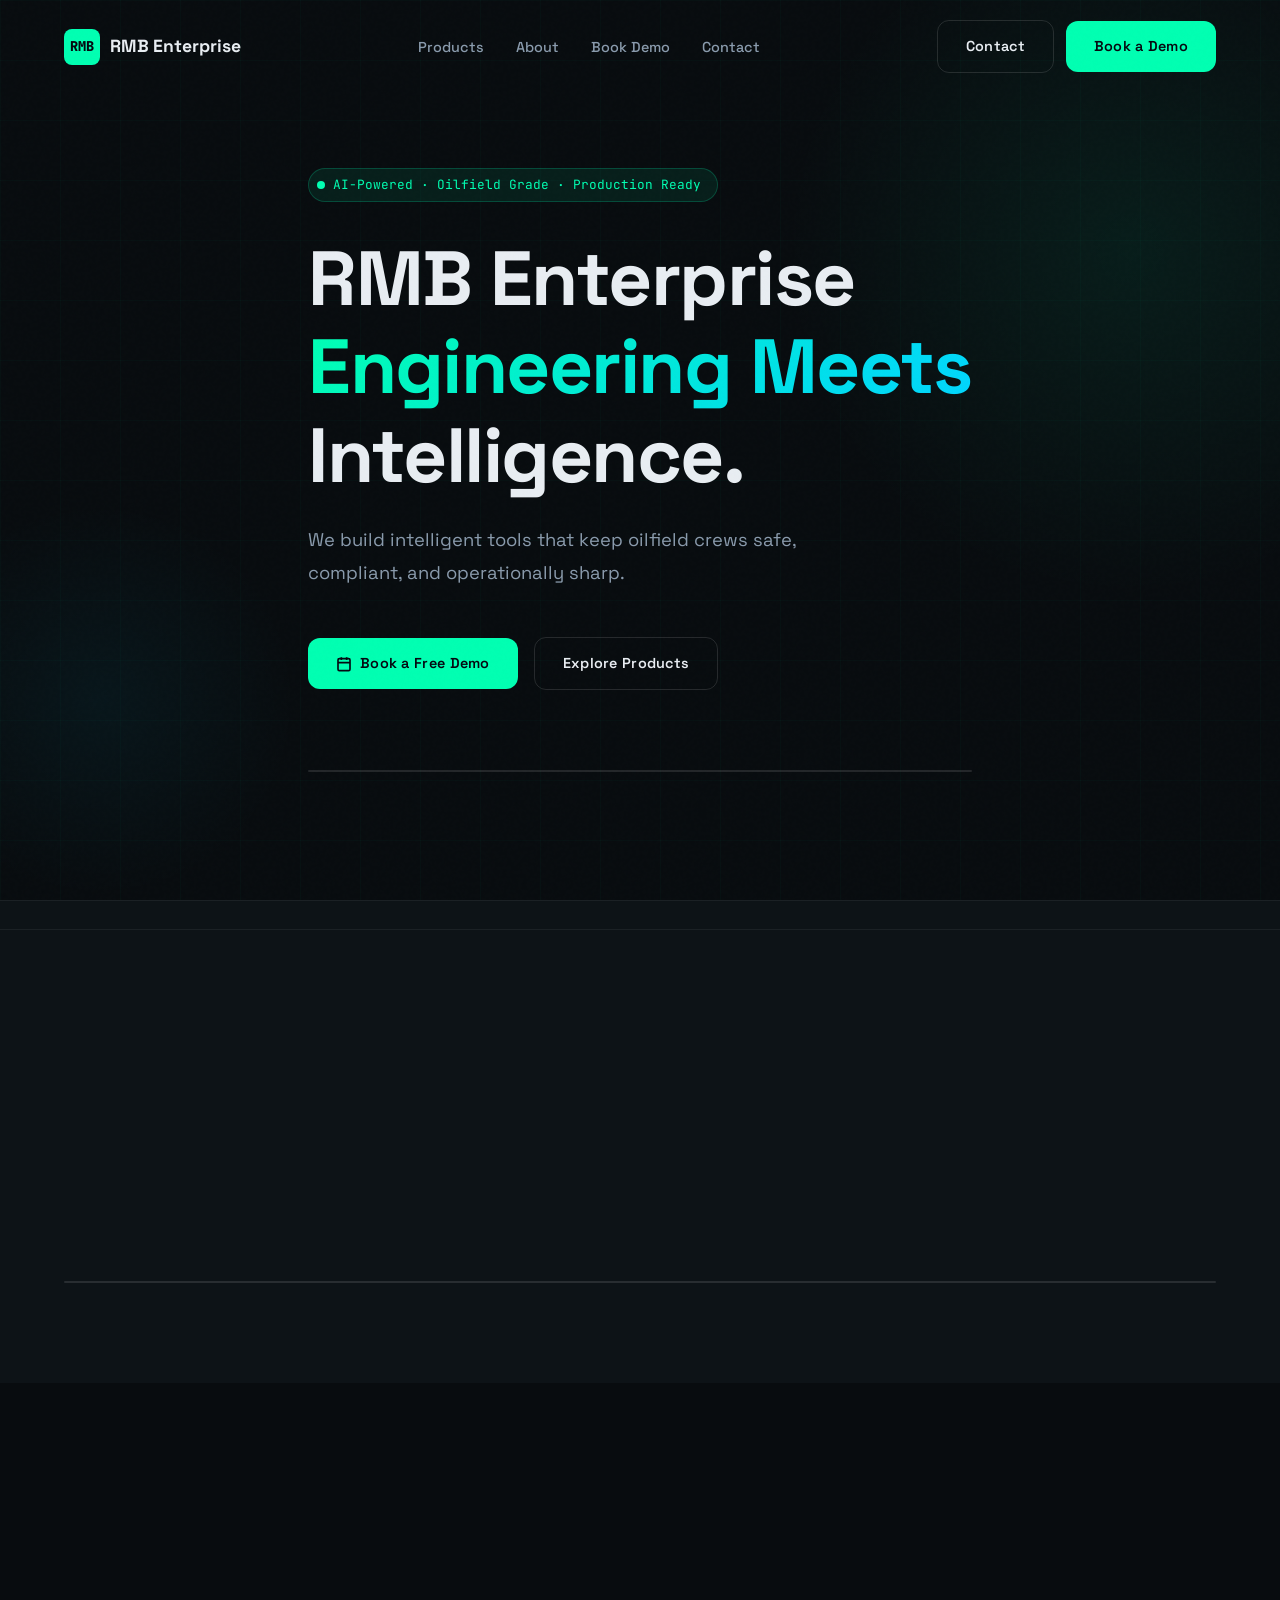
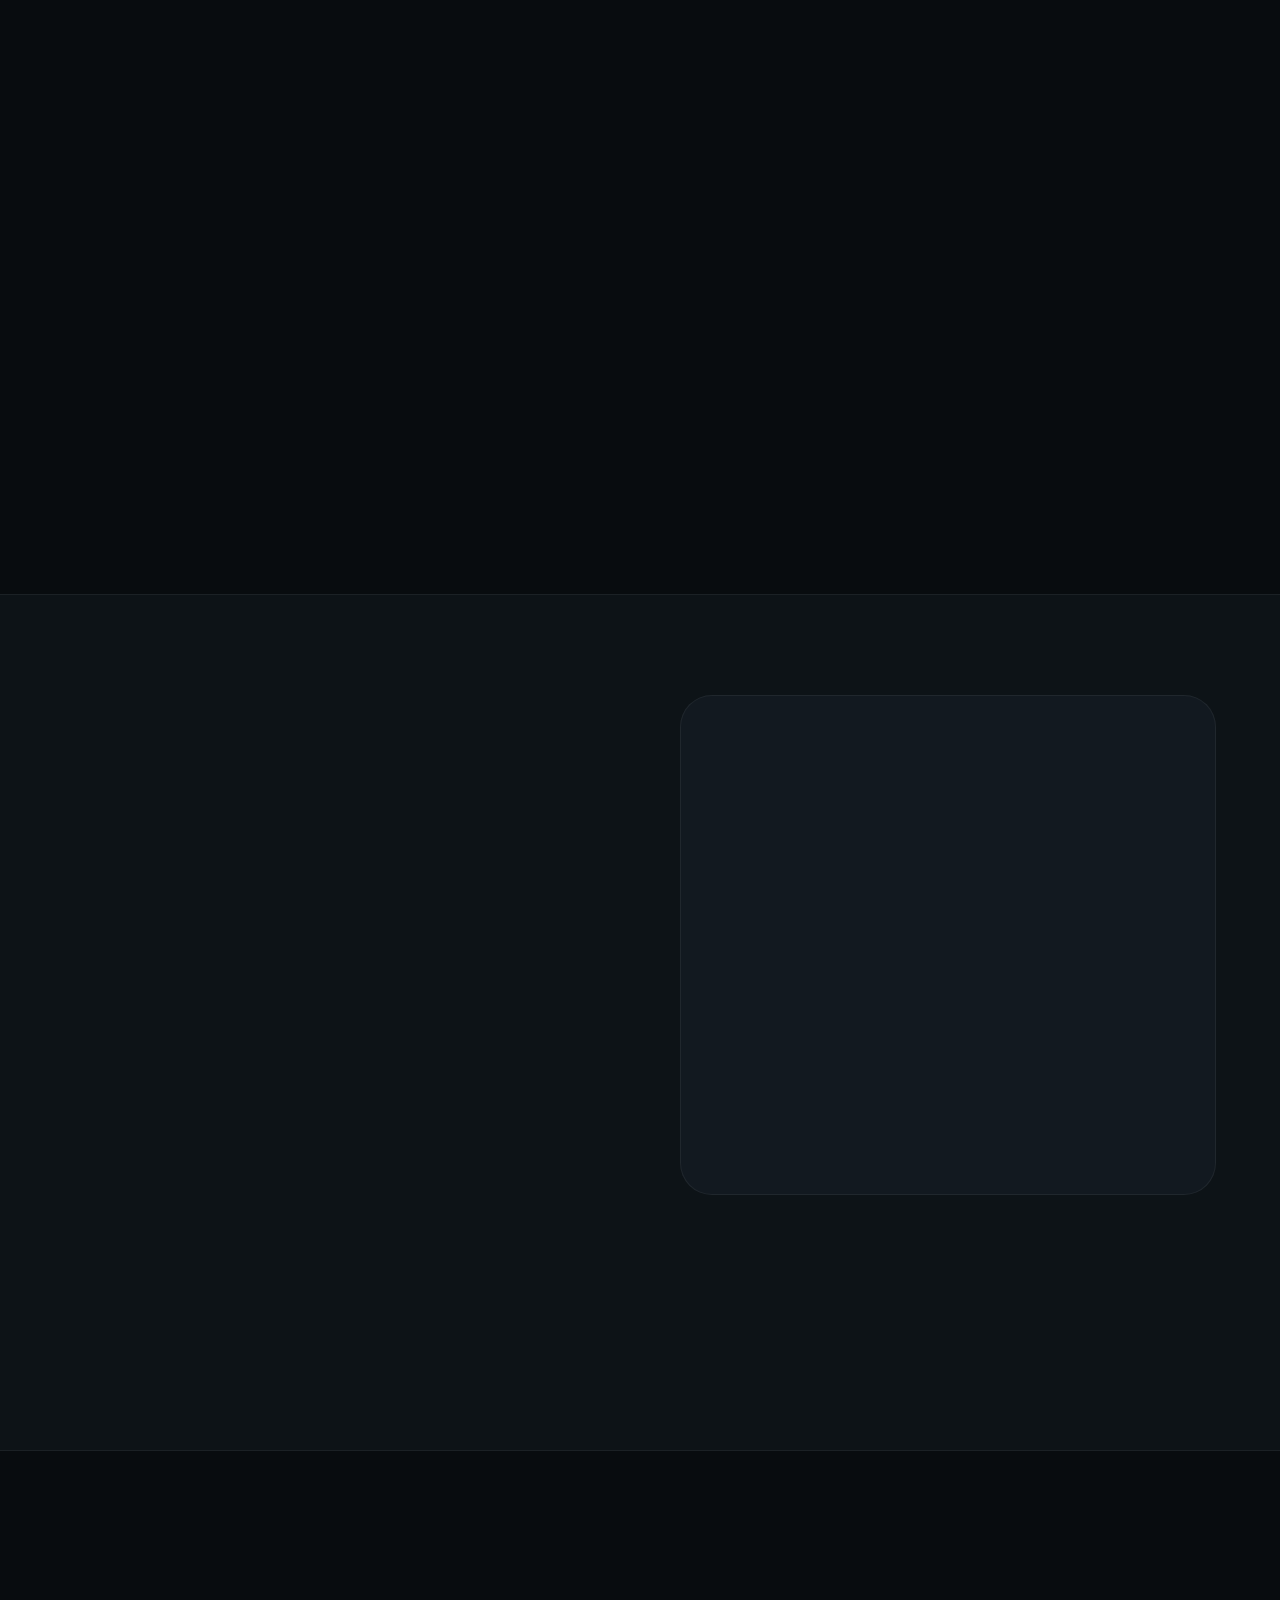
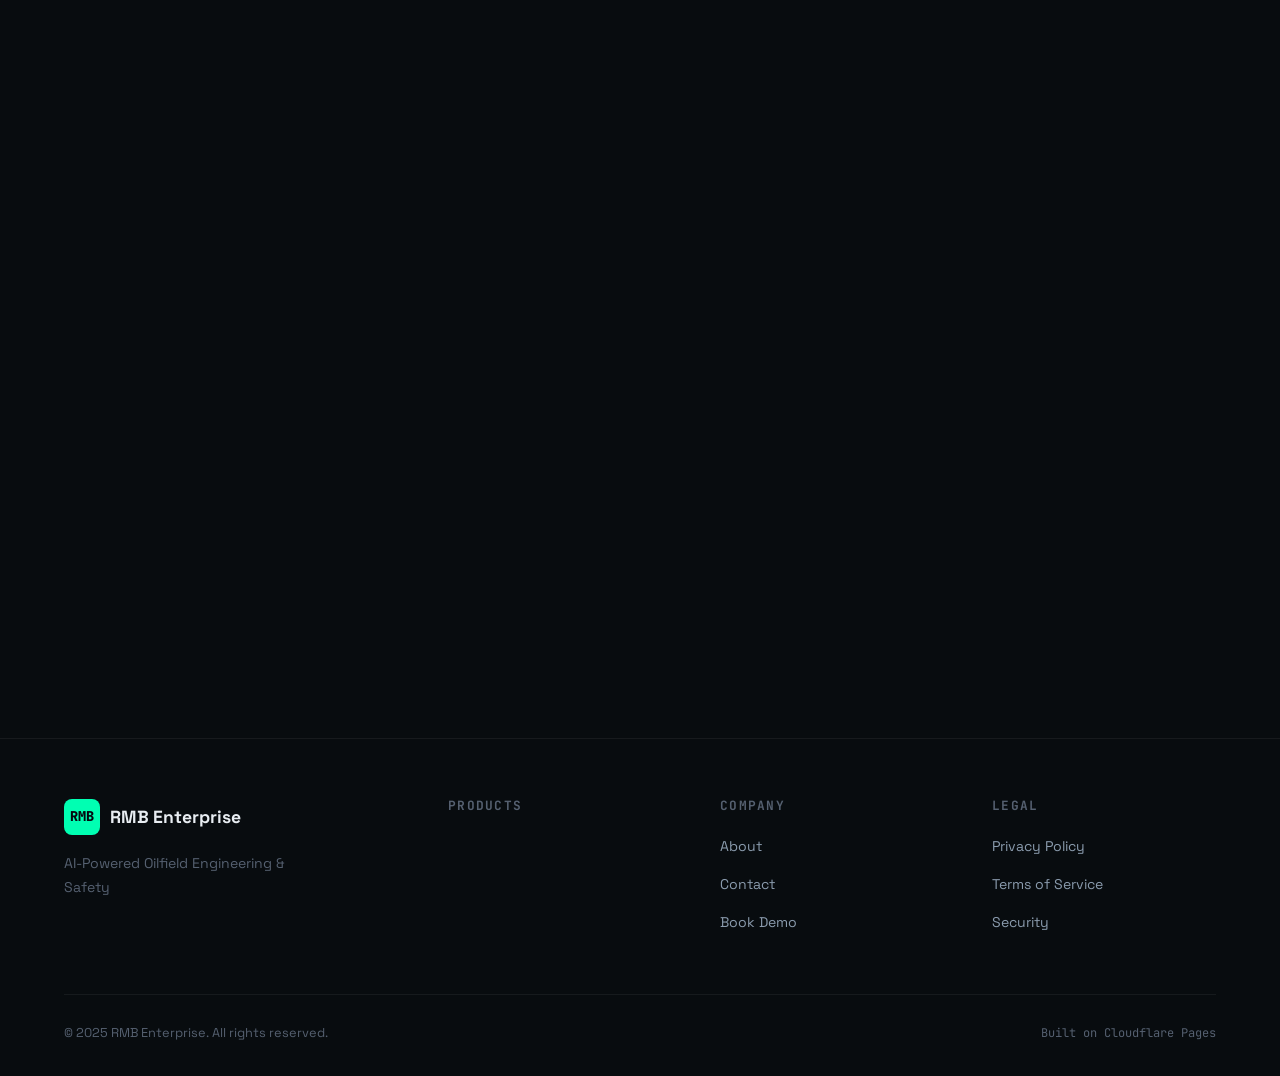
==== index.html @ 6af3aab4 "initial site launch" ====
<!DOCTYPE html>
<html lang="en">
<head>
  <meta charset="UTF-8"/>
  <meta name="viewport" content="width=device-width, initial-scale=1.0"/>
  <meta name="description" content="RMB Enterprise — AI-Powered Oilfield Engineering & Safety. Well Control Compliance, Crew Awareness, and more."/>
  <meta name="theme-color" content="#080C0F"/>

  <!-- Open Graph -->
  <meta property="og:title"       content="RMB Enterprise"/>
  <meta property="og:description" content="AI-Powered Oilfield Engineering & Safety"/>
  <meta property="og:type"        content="website"/>

  <title>RMB Enterprise</title>

  <link rel="stylesheet" href="css/style.css"/>
  <link rel="preconnect" href="https://fonts.googleapis.com"/>
  <link rel="preconnect" href="https://fonts.gstatic.com" crossorigin/>

  <!-- Config must load before main.js -->
  <script src="js/config.js"></script>
</head>
<body>

<!-- ══════════════════════════════════════════
     NAVBAR
══════════════════════════════════════════ -->
<nav id="navbar">
  <div class="container">
    <div class="nav-inner">

      <a href="#" class="nav-logo">
        <div class="nav-logo-mark">RMB</div>
        <span class="nav-logo-name">RMB Enterprise</span>
      </a>

      <ul class="nav-links">
        <li><a href="#products">Products</a></li>
        <li><a href="#about">About</a></li>
        <li><a href="#demo">Book Demo</a></li>
        <li><a href="#contact">Contact</a></li>
      </ul>

      <div class="nav-cta">
        <a href="#contact" class="btn btn-outline">Contact</a>
        <a href="#demo"    class="btn btn-primary">Book a Demo</a>
      </div>

      <button class="hamburger" id="hamburger" aria-label="Open menu">
        <span></span><span></span><span></span>
      </button>

    </div>
  </div>
</nav>

<!-- Mobile Nav Drawer -->
<div class="mobile-nav" id="mobile-nav">
  <button class="mobile-nav-close" id="mobile-nav-close" aria-label="Close menu">✕</button>
  <a href="#products">Products</a>
  <a href="#about">About</a>
  <a href="#demo">Book Demo</a>
  <a href="#contact">Contact</a>
  <a href="#demo" class="btn btn-primary">Book a Demo</a>
</div>


<!-- ══════════════════════════════════════════
     HERO
══════════════════════════════════════════ -->
<section id="hero">
  <div class="hero-glow"></div>
  <div class="hero-glow2"></div>

  <div class="container">

    <div class="hero-badge">
      <span class="hero-badge-dot"></span>
      AI-Powered · Oilfield Grade · Production Ready
    </div>

    <h1 class="hero-title">
      <span class="hero-company">RMB Enterprise</span>
      <span class="accent">Engineering Meets</span>
      <span>Intelligence.</span>
    </h1>

    <p class="hero-subtitle hero-desc">
      We build intelligent tools that keep oilfield crews safe, compliant, and operationally sharp.
    </p>

    <div class="hero-actions">
      <a href="#demo"     class="btn btn-primary">
        <svg width="16" height="16" viewBox="0 0 24 24" fill="none" stroke="currentColor" stroke-width="2.5"><rect x="3" y="4" width="18" height="18" rx="2" ry="2"/><line x1="16" y1="2" x2="16" y2="6"/><line x1="8" y1="2" x2="8" y2="6"/><line x1="3" y1="10" x2="21" y2="10"/></svg>
        Book a Free Demo
      </a>
      <a href="#products" class="btn btn-outline">Explore Products</a>
    </div>

    <div class="hero-stats" id="hero-stats-wrap">
      <!-- Injected by config.js via main.js -->
    </div>

  </div>
</section>


<!-- ══════════════════════════════════════════
     TICKER
══════════════════════════════════════════ -->
<div class="ticker-wrap">
  <div class="ticker-inner" id="ticker">
    <!-- Injected by main.js -->
  </div>
</div>


<!-- ══════════════════════════════════════════
     PRODUCTS
══════════════════════════════════════════ -->
<section id="products" class="section">
  <div class="container">

    <div class="section-header fade-up">
      <div class="tag">Our Products</div>
      <h2>Tools Built for the <span class="glow-teal">Oilfield</span></h2>
      <p>Each product is engineered for the specific demands of upstream operations — regulatory, technical, and human.</p>
    </div>

    <div class="products-grid" id="products-grid">
      <!-- Injected by main.js from config.js -->
    </div>

  </div>
</section>


<!-- ══════════════════════════════════════════
     ABOUT
══════════════════════════════════════════ -->
<section id="about" class="section">
  <div class="container">

    <div class="about-grid">

      <!-- Visual panel -->
      <div class="about-visual fade-up">
        <div class="about-panel">

          <div class="about-panel-row">
            <div class="about-panel-icon">
              <svg viewBox="0 0 24 24"><path d="M12 22s8-4 8-10V5l-8-3-8 3v7c0 6 8 10 8 10z"/></svg>
            </div>
            <div>
              <h4>Regulatory-First Design</h4>
              <p>Every product is built around the actual regulations your crew must meet.</p>
            </div>
          </div>

          <div class="about-panel-row">
            <div class="about-panel-icon">
              <svg viewBox="0 0 24 24"><circle cx="12" cy="12" r="10"/><polyline points="12 6 12 12 16 14"/></svg>
            </div>
            <div>
              <h4>Real-Time Intelligence</h4>
              <p>AI surfaces gaps and compliance issues before they become incidents.</p>
            </div>
          </div>

          <div class="about-panel-row">
            <div class="about-panel-icon">
              <svg viewBox="0 0 24 24"><path d="M17 21v-2a4 4 0 0 0-4-4H5a4 4 0 0 0-4 4v2"/><circle cx="9" cy="7" r="4"/><path d="M23 21v-2a4 4 0 0 0-3-3.87"/><path d="M16 3.13a4 4 0 0 1 0 7.75"/></svg>
            </div>
            <div>
              <h4>Built for Crews, Not Offices</h4>
              <p>Designed for the field — fast, mobile-ready, offline-capable.</p>
            </div>
          </div>

          <div class="about-panel-row">
            <div class="about-panel-icon">
              <svg viewBox="0 0 24 24"><polyline points="22 12 18 12 15 21 9 3 6 12 2 12"/></svg>
            </div>
            <div>
              <h4>Measurable Outcomes</h4>
              <p>Track compliance rates, crew readiness, and audit results in one view.</p>
            </div>
          </div>

        </div>
      </div>

      <!-- Content -->
      <div class="about-content fade-up">
        <div class="tag">About Us</div>
        <h2>Engineering Safety<br>Through <span class="glow-teal">Intelligence</span></h2>
        <p>
          RMB Enterprise builds AI-powered software for the oil and gas industry — tools that take the manual work out of compliance, assessment, and safety management so your team can focus on what matters.
        </p>
        <ul class="about-points">
          <li><span>⟶</span> Deep domain expertise in well control and HSE regulation</li>
          <li><span>⟶</span> AI that understands oilfield context, not just generic data</li>
          <li><span>⟶</span> Modular platform — one login, multiple specialized apps</li>
          <li><span>⟶</span> Trusted by drilling and well intervention teams</li>
          <li><span>⟶</span> Continuous updates as regulations evolve</li>
        </ul>
        <a href="#demo" class="btn btn-primary">Schedule a Demo</a>
      </div>

    </div>
  </div>
</section>


<!-- ══════════════════════════════════════════
     BOOK A DEMO
══════════════════════════════════════════ -->
<section id="demo" class="section">
  <div class="container">

    <div class="demo-inner">

      <div class="demo-content fade-up">
        <div class="tag">Book a Demo</div>
        <h2>See it Live in <span class="glow-teal">30 Minutes</span></h2>
        <p>
          Schedule a personalized walkthrough with our team. We'll show you exactly how DrillSafe or QuizPro fits your operation.
        </p>

        <ul class="demo-bullets">
          <li>
            <span class="demo-bullet-icon">✓</span>
            <span>Live product walkthrough tailored to your operation type</span>
          </li>
          <li>
            <span class="demo-bullet-icon">✓</span>
            <span>Q&amp;A with an oilfield-experienced engineer</span>
          </li>
          <li>
            <span class="demo-bullet-icon">✓</span>
            <span>Custom ROI estimate based on your crew size</span>
          </li>
          <li>
            <span class="demo-bullet-icon">✓</span>
            <span>No commitment, no sales pressure</span>
          </li>
        </ul>

        <a href="#contact" class="btn btn-outline">
          Or send us a message instead
        </a>
      </div>

      <!-- Calendar embed -->
      <div class="calendly-frame" id="calendly-frame">
        <!-- Injected by main.js -->
      </div>

    </div>
  </div>
</section>


<!-- ══════════════════════════════════════════
     CONTACT
══════════════════════════════════════════ -->
<section id="contact" class="section">
  <div class="container">

    <div class="contact-grid">

      <div class="contact-info fade-up">
        <div class="tag">Contact</div>
        <h2>Let's <span class="glow-teal">Talk</span></h2>
        <p>
          Have questions about our products? Interested in a partnership? Or just want to learn more about how AI can improve oilfield operations?
        </p>

        <div class="contact-links">
          <a href="#" class="contact-link" id="contact-email-link">
            <div class="contact-link-icon">
              <svg viewBox="0 0 24 24"><path d="M4 4h16c1.1 0 2 .9 2 2v12c0 1.1-.9 2-2 2H4c-1.1 0-2-.9-2-2V6c0-1.1.9-2 2-2z"/><polyline points="22,6 12,13 2,6"/></svg>
            </div>
            <span class="contact-email">hello@yourdomain.com</span>
          </a>
          <a href="#" class="contact-link">
            <div class="contact-link-icon">
              <svg viewBox="0 0 24 24"><path d="M22 16.92v3a2 2 0 0 1-2.18 2 19.79 19.79 0 0 1-8.63-3.07A19.5 19.5 0 0 1 4.69 12 19.79 19.79 0 0 1 1.61 3.4 2 2 0 0 1 3.6 1.21h3a2 2 0 0 1 2 1.72c.127.96.361 1.903.7 2.81a2 2 0 0 1-.45 2.11L7.91 8.96a16 16 0 0 0 6 6l.96-.96a2 2 0 0 1 2.11-.45 12.84 12.84 0 0 0 2.81.7A2 2 0 0 1 21.5 16z"/></svg>
            </div>
            <span class="contact-phone">+1 (000) 000-0000</span>
          </a>
          <a href="#" class="contact-link">
            <div class="contact-link-icon">
              <svg viewBox="0 0 24 24"><path d="M21 10c0 7-9 13-9 13s-9-6-9-13a9 9 0 0 1 18 0z"/><circle cx="12" cy="10" r="3"/></svg>
            </div>
            <span class="contact-address">Houston, Texas, USA</span>
          </a>
        </div>
      </div>

      <!-- Form -->
      <div class="contact-form-wrap fade-up">
        <form id="contact-form" novalidate>

          <div class="form-row">
            <div class="form-group">
              <label for="fname">First Name</label>
              <input type="text" id="fname" name="firstName" placeholder="John" required/>
            </div>
            <div class="form-group">
              <label for="lname">Last Name</label>
              <input type="text" id="lname" name="lastName" placeholder="Smith" required/>
            </div>
          </div>

          <div class="form-group">
            <label for="email">Work Email</label>
            <input type="email" id="email" name="email" placeholder="john@yourcompany.com" required/>
          </div>

          <div class="form-group">
            <label for="company">Company</label>
            <input type="text" id="company" name="company" placeholder="Acme Drilling Co."/>
          </div>

          <div class="form-group">
            <label for="product">Interested In</label>
            <select id="product" name="product">
              <option value="">Select a product…</option>
              <option value="drillsafe">DrillSafe — Well Control Compliance</option>
              <option value="quizpro">QuizPro — Crew Assessment</option>
              <option value="both">Both products</option>
              <option value="other">Other / General Inquiry</option>
            </select>
          </div>

          <div class="form-group">
            <label for="message">Message</label>
            <textarea id="message" name="message" placeholder="Tell us about your operation and what you're looking to solve…"></textarea>
          </div>

          <button type="submit" class="btn btn-primary" id="form-submit" style="width:100%; justify-content:center;">
            Send Message
            <svg width="16" height="16" viewBox="0 0 24 24" fill="none" stroke="currentColor" stroke-width="2.5"><line x1="22" y1="2" x2="11" y2="13"/><polygon points="22 2 15 22 11 13 2 9 22 2"/></svg>
          </button>

          <div id="form-status" class="form-status"></div>

        </form>
      </div>

    </div>
  </div>
</section>


<!-- ══════════════════════════════════════════
     FOOTER
══════════════════════════════════════════ -->
<footer>
  <div class="container">
    <div class="footer-grid">

      <div class="footer-brand">
        <a href="#" class="nav-logo" style="margin-bottom:0">
          <div class="nav-logo-mark">RMB</div>
          <span class="footer-company-name">RMB Enterprise</span>
        </a>
        <p class="footer-tagline">AI-Powered Oilfield Engineering & Safety</p>
      </div>

      <div class="footer-col">
        <h4>Products</h4>
        <ul class="footer-links footer-product-links">
          <!-- Injected by main.js -->
        </ul>
      </div>

      <div class="footer-col">
        <h4>Company</h4>
        <ul class="footer-links">
          <li><a href="#about">About</a></li>
          <li><a href="#contact">Contact</a></li>
          <li><a href="#demo">Book Demo</a></li>
        </ul>
      </div>

      <div class="footer-col">
        <h4>Legal</h4>
        <ul class="footer-links">
          <li><a href="#">Privacy Policy</a></li>
          <li><a href="#">Terms of Service</a></li>
          <li><a href="#">Security</a></li>
        </ul>
      </div>

    </div>

    <div class="footer-bottom">
      <span>&copy; <span class="footer-year">2025</span> <span class="footer-copy-name">RMB Enterprise</span>. All rights reserved.</span>
      <span style="font-family:var(--font-mono); font-size:0.75rem; color:var(--text3)">
        Built on Cloudflare Pages
      </span>
    </div>
  </div>
</footer>


<script src="js/main.js"></script>
</body>
</html>
---- css/style.css ----
/* ============================================================
   RMB ENTERPRISE — MAIN STYLESHEET
   Theme: Dark Industrial Techy | Oil & Gas SaaS
   ============================================================ */

@import url('https://fonts.googleapis.com/css2?family=Space+Grotesk:wght@300;400;500;600;700&family=JetBrains+Mono:wght@400;500&display=swap');

/* ── RESET & ROOT ─────────────────────────────────────────── */
*, *::before, *::after { box-sizing: border-box; margin: 0; padding: 0; }

:root {
  --bg:         #080C0F;
  --bg2:        #0D1317;
  --bg3:        #121920;
  --bg4:        #1A2530;
  --border:     rgba(255,255,255,0.06);
  --border2:    rgba(255,255,255,0.12);

  --teal:       #00FFB2;
  --cyan:       #00D4FF;
  --amber:      #FFB800;
  --red:        #FF4444;

  --text:       #E8EDF2;
  --text2:      #8A9BAD;
  --text3:      #556070;

  --font-sans:  'Space Grotesk', sans-serif;
  --font-mono:  'JetBrains Mono', monospace;

  --radius-sm:  6px;
  --radius-md:  12px;
  --radius-lg:  20px;
  --radius-xl:  32px;

  --shadow:     0 0 40px rgba(0,255,178,0.04);
  --transition: 0.25s cubic-bezier(0.4, 0, 0.2, 1);
}

html { scroll-behavior: smooth; font-size: 16px; }

body {
  font-family: var(--font-sans);
  background: var(--bg);
  color: var(--text);
  line-height: 1.6;
  overflow-x: hidden;
}

/* ── SCROLLBAR ────────────────────────────────────────────── */
::-webkit-scrollbar { width: 4px; }
::-webkit-scrollbar-track { background: var(--bg2); }
::-webkit-scrollbar-thumb { background: var(--teal); border-radius: 2px; }

/* ── NOISE TEXTURE OVERLAY ───────────────────────────────── */
body::before {
  content: '';
  position: fixed; inset: 0;
  background-image: url("data:image/svg+xml,%3Csvg viewBox='0 0 256 256' xmlns='http://www.w3.org/2000/svg'%3E%3Cfilter id='n'%3E%3CfeTurbulence type='fractalNoise' baseFrequency='0.9' numOctaves='4' stitchTiles='stitch'/%3E%3C/filter%3E%3Crect width='100%25' height='100%25' filter='url(%23n)' opacity='0.03'/%3E%3C/svg%3E");
  pointer-events: none; z-index: 9999; opacity: 0.4;
}

/* ── GRID BACKGROUND ─────────────────────────────────────── */
body::after {
  content: '';
  position: fixed; inset: 0;
  background-image:
    linear-gradient(rgba(0,255,178,0.025) 1px, transparent 1px),
    linear-gradient(90deg, rgba(0,255,178,0.025) 1px, transparent 1px);
  background-size: 60px 60px;
  pointer-events: none; z-index: 0;
}

/* ── TYPOGRAPHY ──────────────────────────────────────────── */
h1, h2, h3, h4 { line-height: 1.15; font-weight: 700; letter-spacing: -0.02em; }
h1 { font-size: clamp(2.8rem, 6vw, 5.5rem); }
h2 { font-size: clamp(2rem, 4vw, 3rem); }
h3 { font-size: 1.4rem; }
p  { color: var(--text2); line-height: 1.75; }

.mono { font-family: var(--font-mono); font-size: 0.85em; }

/* ── UTILITY ─────────────────────────────────────────────── */
.container { max-width: 1200px; margin: 0 auto; padding: 0 24px; position: relative; z-index: 1; }
.section    { padding: 100px 0; }
.section-sm { padding: 60px 0; }

.tag {
  display: inline-block;
  font-family: var(--font-mono);
  font-size: 0.7rem;
  letter-spacing: 0.12em;
  text-transform: uppercase;
  padding: 4px 12px;
  border: 1px solid var(--teal);
  color: var(--teal);
  border-radius: var(--radius-sm);
  margin-bottom: 20px;
}

.glow-teal { color: var(--teal); text-shadow: 0 0 30px rgba(0,255,178,0.4); }
.glow-cyan { color: var(--cyan); text-shadow: 0 0 30px rgba(0,212,255,0.4); }

/* ── BUTTONS ─────────────────────────────────────────────── */
.btn {
  display: inline-flex; align-items: center; gap: 8px;
  padding: 14px 28px;
  font-family: var(--font-sans);
  font-size: 0.9rem; font-weight: 600;
  border-radius: var(--radius-md);
  cursor: pointer; border: none;
  text-decoration: none;
  transition: var(--transition);
  letter-spacing: 0.02em;
  position: relative; overflow: hidden;
}

.btn-primary {
  background: var(--teal);
  color: #050810;
}
.btn-primary::before {
  content: '';
  position: absolute; inset: 0;
  background: linear-gradient(135deg, rgba(255,255,255,0.2), transparent);
  opacity: 0; transition: var(--transition);
}
.btn-primary:hover { transform: translateY(-2px); box-shadow: 0 8px 30px rgba(0,255,178,0.35); }
.btn-primary:hover::before { opacity: 1; }

.btn-outline {
  background: transparent;
  color: var(--text);
  border: 1px solid var(--border2);
}
.btn-outline:hover {
  border-color: var(--teal); color: var(--teal);
  box-shadow: 0 0 20px rgba(0,255,178,0.1);
  transform: translateY(-2px);
}

.btn-ghost { background: transparent; color: var(--teal); padding: 0; border: none; font-weight: 600; }
.btn-ghost:hover { gap: 14px; }
.btn-ghost svg { transition: var(--transition); }
.btn-ghost:hover svg { transform: translateX(4px); }

/* ── NAVIGATION ──────────────────────────────────────────── */
#navbar {
  position: fixed; top: 0; left: 0; right: 0;
  z-index: 1000;
  padding: 20px 0;
  transition: var(--transition);
}
#navbar.scrolled {
  background: rgba(8,12,15,0.92);
  backdrop-filter: blur(20px);
  border-bottom: 1px solid var(--border);
  padding: 14px 0;
}

.nav-inner {
  display: flex; align-items: center; justify-content: space-between;
}

.nav-logo {
  display: flex; align-items: center; gap: 10px;
  text-decoration: none; color: var(--text);
  font-size: 1.1rem; font-weight: 700;
}
.nav-logo-mark {
  width: 36px; height: 36px;
  background: var(--teal);
  border-radius: 8px;
  display: flex; align-items: center; justify-content: center;
  font-weight: 800; font-size: 0.85rem; color: #050810;
  font-family: var(--font-mono);
}

.nav-links {
  display: flex; align-items: center; gap: 32px;
  list-style: none;
}
.nav-links a {
  color: var(--text2); text-decoration: none;
  font-size: 0.9rem; font-weight: 500;
  transition: color var(--transition);
}
.nav-links a:hover { color: var(--teal); }

.nav-cta { display: flex; align-items: center; gap: 12px; }

.hamburger {
  display: none;
  flex-direction: column; gap: 5px;
  cursor: pointer; background: none; border: none; padding: 4px;
}
.hamburger span {
  display: block; width: 24px; height: 2px;
  background: var(--text); border-radius: 2px;
  transition: var(--transition);
}

/* ── HERO ────────────────────────────────────────────────── */
#hero {
  min-height: 100vh;
  display: flex; align-items: center;
  padding: 120px 0 80px;
  position: relative;
}

.hero-glow {
  position: absolute;
  width: 700px; height: 700px;
  background: radial-gradient(circle, rgba(0,255,178,0.07) 0%, transparent 70%);
  top: -100px; right: -200px;
  pointer-events: none;
}
.hero-glow2 {
  position: absolute;
  width: 400px; height: 400px;
  background: radial-gradient(circle, rgba(0,212,255,0.05) 0%, transparent 70%);
  bottom: 0; left: -100px;
  pointer-events: none;
}

.hero-badge {
  display: inline-flex; align-items: center; gap: 8px;
  background: rgba(0,255,178,0.08);
  border: 1px solid rgba(0,255,178,0.2);
  border-radius: 100px;
  padding: 6px 16px 6px 8px;
  margin-bottom: 32px;
  font-size: 0.8rem; color: var(--teal);
  font-family: var(--font-mono);
}
.hero-badge-dot {
  width: 8px; height: 8px; border-radius: 50%;
  background: var(--teal);
  animation: pulse 2s ease-in-out infinite;
}

@keyframes pulse {
  0%,100% { box-shadow: 0 0 0 0 rgba(0,255,178,0.4); }
  50% { box-shadow: 0 0 0 6px rgba(0,255,178,0); }
}

.hero-title { margin-bottom: 24px; }
.hero-title span { display: block; }
.hero-title .accent {
  background: linear-gradient(135deg, var(--teal), var(--cyan));
  -webkit-background-clip: text;
  -webkit-text-fill-color: transparent;
  background-clip: text;
}

.hero-subtitle {
  font-size: 1.15rem; color: var(--text2);
  max-width: 580px; margin-bottom: 48px;
  line-height: 1.8;
}

.hero-actions { display: flex; align-items: center; gap: 16px; flex-wrap: wrap; margin-bottom: 80px; }

.hero-stats {
  display: grid; grid-template-columns: repeat(4, 1fr);
  gap: 1px;
  background: var(--border);
  border: 1px solid var(--border);
  border-radius: var(--radius-lg);
  overflow: hidden;
}
.hero-stat {
  background: var(--bg2);
  padding: 24px 20px;
  text-align: center;
}
.hero-stat-value {
  font-size: 2rem; font-weight: 700;
  background: linear-gradient(135deg, var(--teal), var(--cyan));
  -webkit-background-clip: text;
  -webkit-text-fill-color: transparent;
  background-clip: text;
  line-height: 1;
  margin-bottom: 6px;
}
.hero-stat-label { font-size: 0.8rem; color: var(--text3); font-family: var(--font-mono); }

/* ── TICKER / MARQUEE ─────────────────────────────────────── */
.ticker-wrap {
  overflow: hidden;
  border-top: 1px solid var(--border);
  border-bottom: 1px solid var(--border);
  background: var(--bg2);
  padding: 14px 0;
}
.ticker-inner {
  display: flex; gap: 60px;
  animation: ticker 30s linear infinite;
  width: max-content;
}
.ticker-item {
  display: flex; align-items: center; gap: 10px;
  font-family: var(--font-mono);
  font-size: 0.75rem;
  color: var(--text3);
  letter-spacing: 0.08em;
  text-transform: uppercase;
  white-space: nowrap;
}
.ticker-dot { width: 4px; height: 4px; border-radius: 50%; background: var(--teal); }
@keyframes ticker { from { transform: translateX(0); } to { transform: translateX(-50%); } }

/* ── PRODUCTS ─────────────────────────────────────────────── */
#products { background: var(--bg2); }

.section-header {
  text-align: center;
  max-width: 700px; margin: 0 auto 72px;
}
.section-header p { font-size: 1.05rem; margin-top: 16px; }

.products-grid {
  display: grid;
  grid-template-columns: repeat(auto-fit, minmax(320px, 1fr));
  gap: 2px;
  background: var(--border);
  border: 1px solid var(--border);
  border-radius: var(--radius-xl);
  overflow: hidden;
}

.product-card {
  background: var(--bg2);
  padding: 48px 40px;
  position: relative;
  transition: var(--transition);
  cursor: pointer;
  text-decoration: none;
  display: block;
  color: var(--text);
}
.product-card::before {
  content: '';
  position: absolute; inset: 0;
  background: linear-gradient(135deg, var(--card-color, var(--teal)), transparent);
  opacity: 0; transition: var(--transition);
}
.product-card:hover { background: var(--bg3); }
.product-card:hover::before { opacity: 0.04; }

.product-card-badge {
  font-family: var(--font-mono);
  font-size: 0.68rem;
  letter-spacing: 0.1em;
  text-transform: uppercase;
  color: var(--card-color, var(--teal));
  margin-bottom: 32px;
  display: flex; align-items: center; gap: 8px;
}
.product-card-badge::before {
  content: '';
  display: block; width: 20px; height: 1px;
  background: var(--card-color, var(--teal));
}

.product-card-icon {
  width: 52px; height: 52px;
  border: 1px solid var(--border2);
  border-radius: var(--radius-md);
  display: flex; align-items: center; justify-content: center;
  margin-bottom: 24px;
  background: rgba(255,255,255,0.02);
  transition: var(--transition);
}
.product-card:hover .product-card-icon {
  border-color: var(--card-color, var(--teal));
  box-shadow: 0 0 20px rgba(0,255,178,0.15);
}
.product-card-icon svg { width: 24px; height: 24px; stroke: var(--card-color, var(--teal)); fill: none; stroke-width: 1.5; }

.product-card h3 { font-size: 1.6rem; margin-bottom: 8px; }
.product-card .product-tagline { color: var(--card-color, var(--teal)); font-size: 0.9rem; margin-bottom: 16px; font-weight: 500; }
.product-card p { font-size: 0.92rem; margin-bottom: 32px; }

.product-features { list-style: none; display: flex; flex-direction: column; gap: 10px; }
.product-features li {
  display: flex; align-items: center; gap: 10px;
  font-size: 0.85rem; color: var(--text2);
}
.product-features li::before {
  content: '';
  display: block; width: 6px; height: 6px;
  border-radius: 50%; flex-shrink: 0;
  background: var(--card-color, var(--teal));
}

.product-card-footer {
  margin-top: 40px; padding-top: 28px;
  border-top: 1px solid var(--border);
  display: flex; align-items: center; justify-content: space-between;
}

/* ── ABOUT ────────────────────────────────────────────────── */
.about-grid {
  display: grid; grid-template-columns: 1fr 1fr; gap: 80px;
  align-items: center;
}
.about-visual {
  position: relative;
  aspect-ratio: 4/3;
}
.about-panel {
  background: var(--bg2);
  border: 1px solid var(--border);
  border-radius: var(--radius-xl);
  padding: 36px;
  height: 100%;
  display: flex; flex-direction: column; gap: 24px;
}
.about-panel-row {
  display: flex; align-items: flex-start; gap: 16px;
  padding: 16px;
  background: var(--bg3);
  border-radius: var(--radius-md);
  border: 1px solid var(--border);
  transition: var(--transition);
}
.about-panel-row:hover { border-color: var(--border2); }
.about-panel-icon {
  width: 40px; height: 40px; flex-shrink: 0;
  background: rgba(0,255,178,0.08);
  border-radius: var(--radius-sm);
  display: flex; align-items: center; justify-content: center;
}
.about-panel-icon svg { width: 18px; height: 18px; stroke: var(--teal); fill: none; stroke-width: 1.5; }
.about-panel-row h4 { font-size: 0.9rem; margin-bottom: 4px; font-weight: 600; }
.about-panel-row p  { font-size: 0.82rem; color: var(--text3); }
.about-content h2 { margin-bottom: 20px; }
.about-content > p { font-size: 1rem; margin-bottom: 32px; }
.about-points { list-style: none; display: flex; flex-direction: column; gap: 14px; margin-bottom: 40px; }
.about-points li { display: flex; align-items: center; gap: 12px; font-size: 0.92rem; color: var(--text2); }
.about-points li span { color: var(--teal); font-size: 1.1rem; }

/* ── DEMO / BOOKING ──────────────────────────────────────── */
#demo {
  background: var(--bg2);
  border-top: 1px solid var(--border);
  border-bottom: 1px solid var(--border);
}
.demo-inner {
  display: grid; grid-template-columns: 1fr 1fr; gap: 80px; align-items: start;
}
.demo-content h2 { margin-bottom: 16px; }
.demo-content p { font-size: 1rem; margin-bottom: 40px; }

.demo-bullets { list-style: none; display: flex; flex-direction: column; gap: 16px; margin-bottom: 40px; }
.demo-bullets li {
  display: flex; align-items: flex-start; gap: 14px;
  padding: 16px 20px;
  background: var(--bg3);
  border: 1px solid var(--border);
  border-radius: var(--radius-md);
  font-size: 0.9rem;
  transition: var(--transition);
}
.demo-bullets li:hover { border-color: rgba(0,255,178,0.25); background: rgba(0,255,178,0.03); }
.demo-bullet-icon { color: var(--teal); font-size: 1rem; flex-shrink: 0; margin-top: 1px; }

.calendly-frame {
  background: var(--bg3);
  border: 1px solid var(--border);
  border-radius: var(--radius-xl);
  overflow: hidden;
  min-height: 500px;
  display: flex; align-items: center; justify-content: center;
  flex-direction: column; gap: 16px;
}
.calendly-placeholder {
  text-align: center; color: var(--text3); font-size: 0.9rem; padding: 40px;
}
.calendly-placeholder .icon { font-size: 2.5rem; margin-bottom: 12px; }
.calendly-placeholder p { margin-bottom: 20px; }

/* ── CONTACT ─────────────────────────────────────────────── */
.contact-grid {
  display: grid; grid-template-columns: 1fr 1.4fr; gap: 80px;
}

.contact-info h2 { margin-bottom: 16px; }
.contact-info > p { font-size: 1rem; margin-bottom: 40px; }

.contact-links { display: flex; flex-direction: column; gap: 16px; }
.contact-link {
  display: flex; align-items: center; gap: 14px;
  padding: 16px 20px;
  background: var(--bg2);
  border: 1px solid var(--border);
  border-radius: var(--radius-md);
  color: var(--text2); font-size: 0.9rem;
  text-decoration: none;
  transition: var(--transition);
}
.contact-link:hover { border-color: var(--teal); color: var(--teal); }
.contact-link-icon {
  width: 36px; height: 36px;
  background: rgba(0,255,178,0.08);
  border-radius: var(--radius-sm);
  display: flex; align-items: center; justify-content: center;
}
.contact-link-icon svg { width: 16px; height: 16px; stroke: var(--teal); fill: none; stroke-width: 1.5; }

.contact-form-wrap {
  background: var(--bg2);
  border: 1px solid var(--border);
  border-radius: var(--radius-xl);
  padding: 48px 40px;
}

.form-row { display: grid; grid-template-columns: 1fr 1fr; gap: 16px; }
.form-group { display: flex; flex-direction: column; gap: 8px; margin-bottom: 20px; }
.form-group label { font-size: 0.82rem; color: var(--text2); font-weight: 500; letter-spacing: 0.04em; }
.form-group input,
.form-group select,
.form-group textarea {
  background: var(--bg3);
  border: 1px solid var(--border2);
  border-radius: var(--radius-md);
  color: var(--text);
  font-family: var(--font-sans);
  font-size: 0.92rem;
  padding: 12px 16px;
  transition: var(--transition);
  outline: none;
  width: 100%;
}
.form-group input:focus,
.form-group select,
.form-group textarea:focus {
  border-color: var(--teal);
  box-shadow: 0 0 0 3px rgba(0,255,178,0.08);
}
.form-group select { cursor: pointer; }
.form-group textarea { resize: vertical; min-height: 120px; }

.form-status {
  padding: 12px 16px;
  border-radius: var(--radius-md);
  font-size: 0.88rem;
  margin-top: 12px;
  display: none;
}
.form-status.success { background: rgba(0,255,178,0.08); border: 1px solid rgba(0,255,178,0.2); color: var(--teal); display: block; }
.form-status.error   { background: rgba(255,68,68,0.08);  border: 1px solid rgba(255,68,68,0.2);  color: var(--red);  display: block; }

/* ── FOOTER ──────────────────────────────────────────────── */
footer {
  background: var(--bg);
  border-top: 1px solid var(--border);
  padding: 60px 0 32px;
}
.footer-grid {
  display: grid; grid-template-columns: 1.5fr 1fr 1fr 1fr;
  gap: 48px; margin-bottom: 60px;
}
.footer-brand p { font-size: 0.88rem; color: var(--text3); margin-top: 16px; max-width: 260px; }
.footer-col h4 { font-size: 0.8rem; letter-spacing: 0.1em; text-transform: uppercase; color: var(--text3); margin-bottom: 20px; font-family: var(--font-mono); }
.footer-links { list-style: none; display: flex; flex-direction: column; gap: 12px; }
.footer-links a { color: var(--text2); text-decoration: none; font-size: 0.88rem; transition: color var(--transition); }
.footer-links a:hover { color: var(--teal); }
.footer-bottom {
  border-top: 1px solid var(--border);
  padding-top: 28px;
  display: flex; align-items: center; justify-content: space-between;
  font-size: 0.8rem; color: var(--text3);
}
.footer-bottom a { color: var(--text3); text-decoration: none; transition: color var(--transition); }
.footer-bottom a:hover { color: var(--teal); }

/* ── MOBILE NAV DRAWER ───────────────────────────────────── */
.mobile-nav {
  display: none;
  position: fixed; inset: 0;
  background: rgba(8,12,15,0.98);
  backdrop-filter: blur(20px);
  z-index: 999;
  flex-direction: column;
  align-items: center; justify-content: center;
  gap: 32px;
}
.mobile-nav.open { display: flex; }
.mobile-nav a { font-size: 1.5rem; font-weight: 700; color: var(--text); text-decoration: none; }
.mobile-nav a:hover { color: var(--teal); }
.mobile-nav-close {
  position: absolute; top: 24px; right: 24px;
  background: none; border: none; color: var(--text2);
  font-size: 1.5rem; cursor: pointer;
}

/* ── ANIMATIONS ──────────────────────────────────────────── */
.fade-up {
  opacity: 0; transform: translateY(30px);
  transition: opacity 0.7s ease, transform 0.7s ease;
}
.fade-up.visible { opacity: 1; transform: translateY(0); }

/* ── RESPONSIVE ──────────────────────────────────────────── */
@media (max-width: 1024px) {
  .about-grid,
  .demo-inner,
  .contact-grid { grid-template-columns: 1fr; gap: 48px; }
  .footer-grid  { grid-template-columns: 1fr 1fr; }
  .hero-stats   { grid-template-columns: repeat(2, 1fr); }
}

@media (max-width: 768px) {
  .nav-links, .nav-cta .btn-outline { display: none; }
  .hamburger { display: flex; }
  .form-row   { grid-template-columns: 1fr; }
  .footer-grid { grid-template-columns: 1fr; }
  .hero-stats  { grid-template-columns: repeat(2, 1fr); }
  .products-grid { grid-template-columns: 1fr; }
  h1 { font-size: 2.4rem; }
}

@media (max-width: 480px) {
  .container { padding: 0 16px; }
  .hero-actions { flex-direction: column; align-items: flex-start; }
  .hero-stats { grid-template-columns: 1fr 1fr; }
}
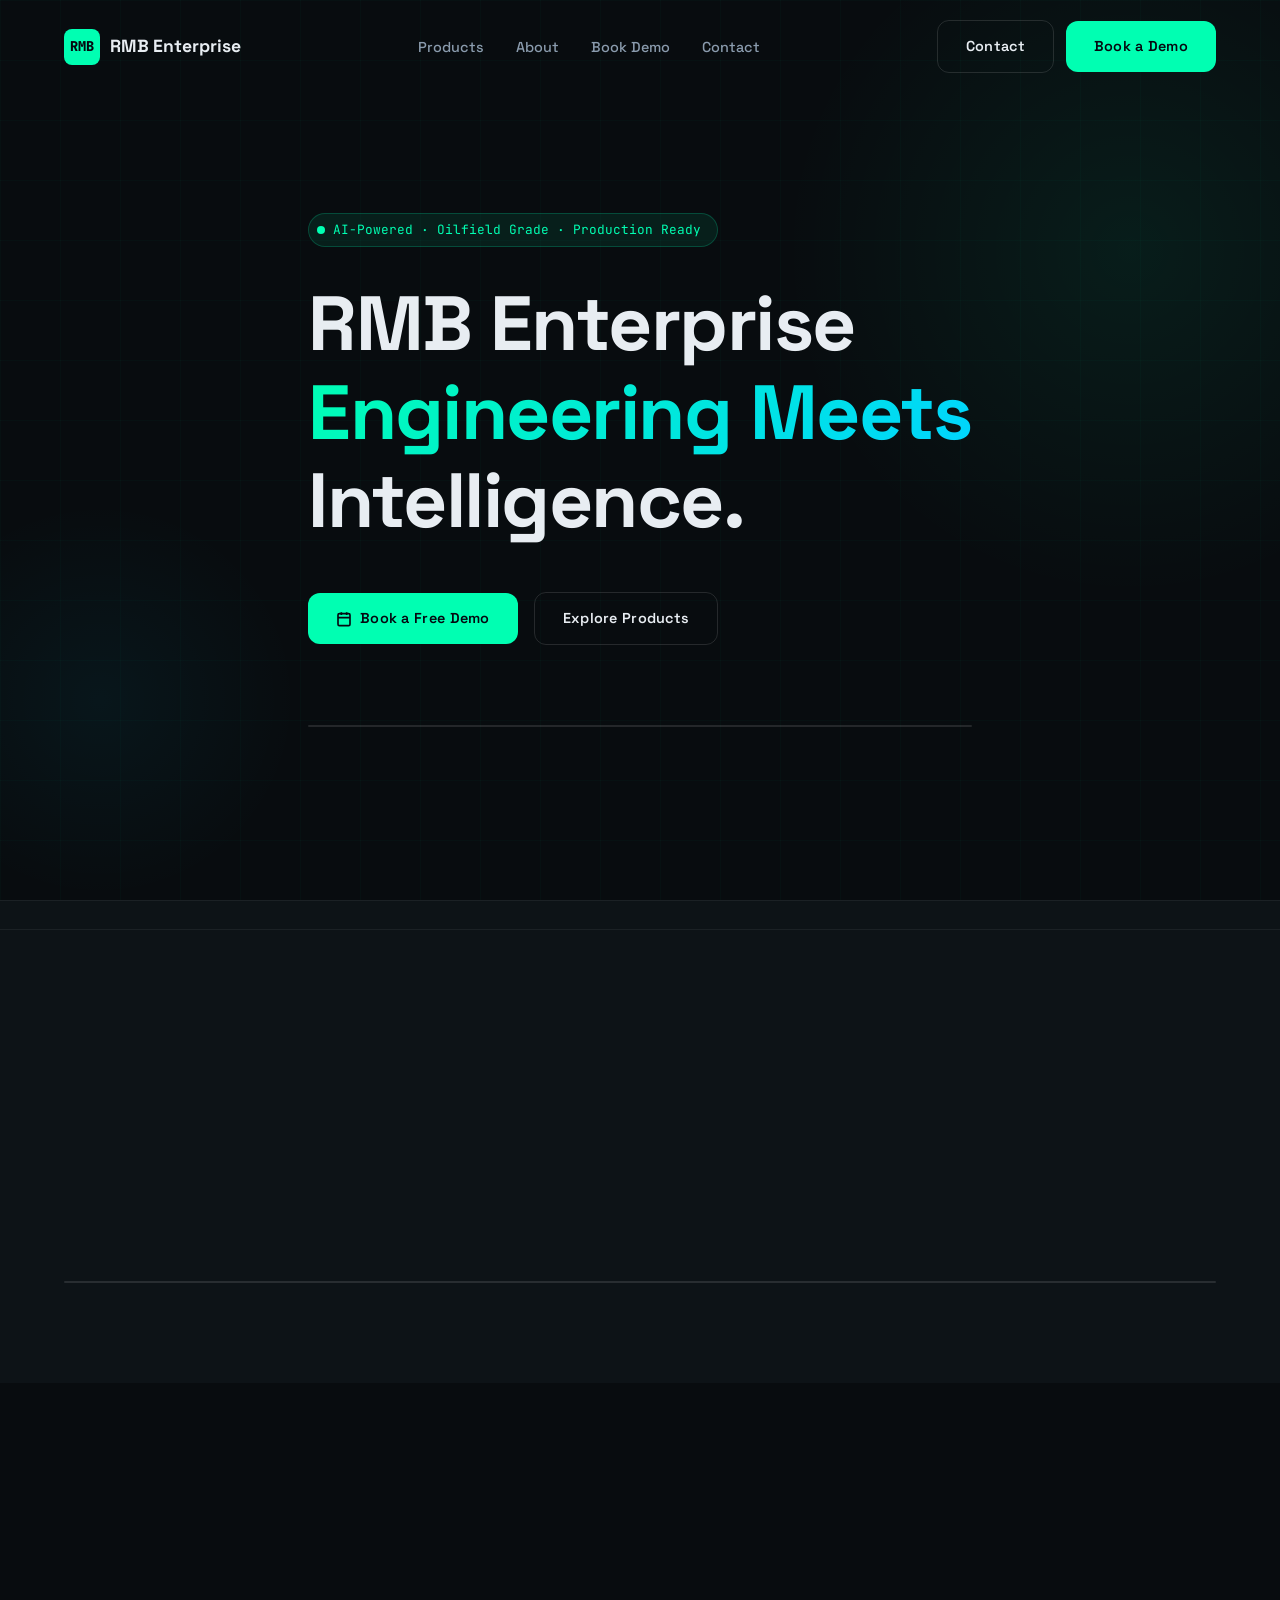
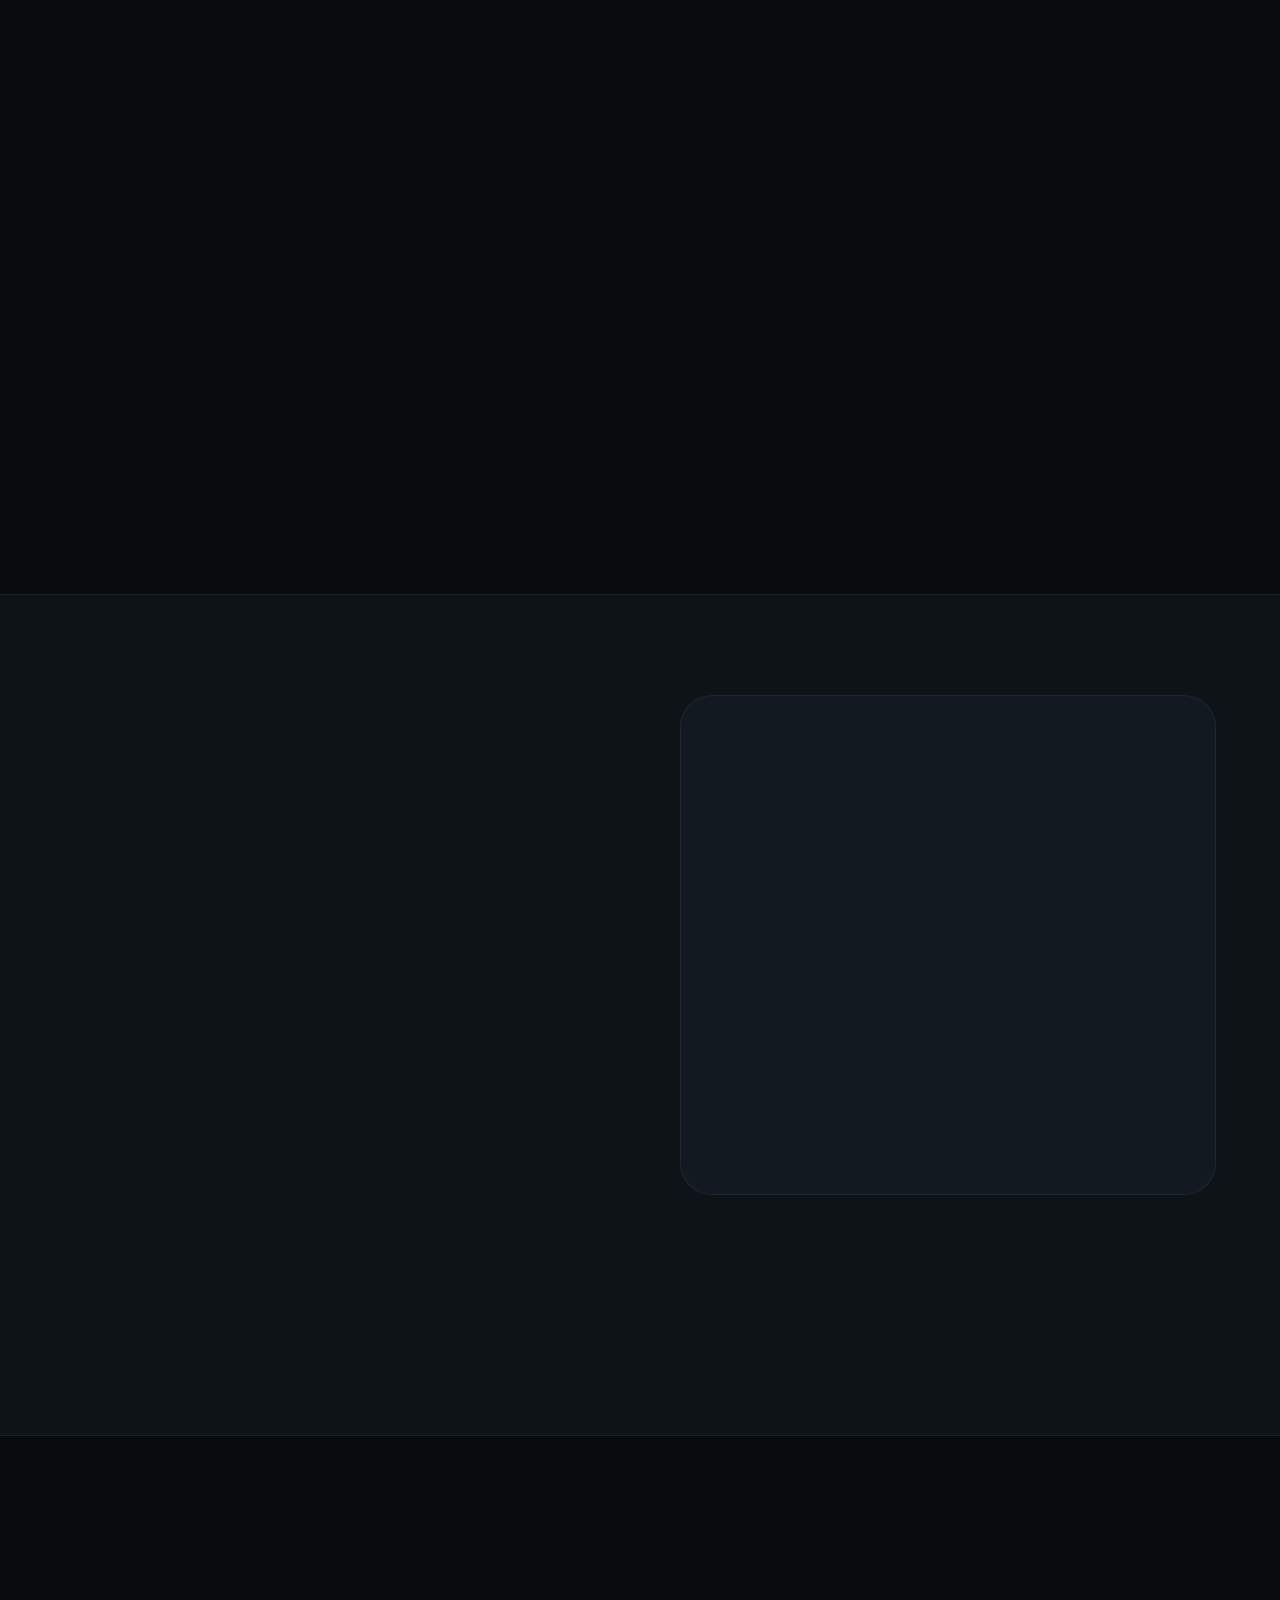
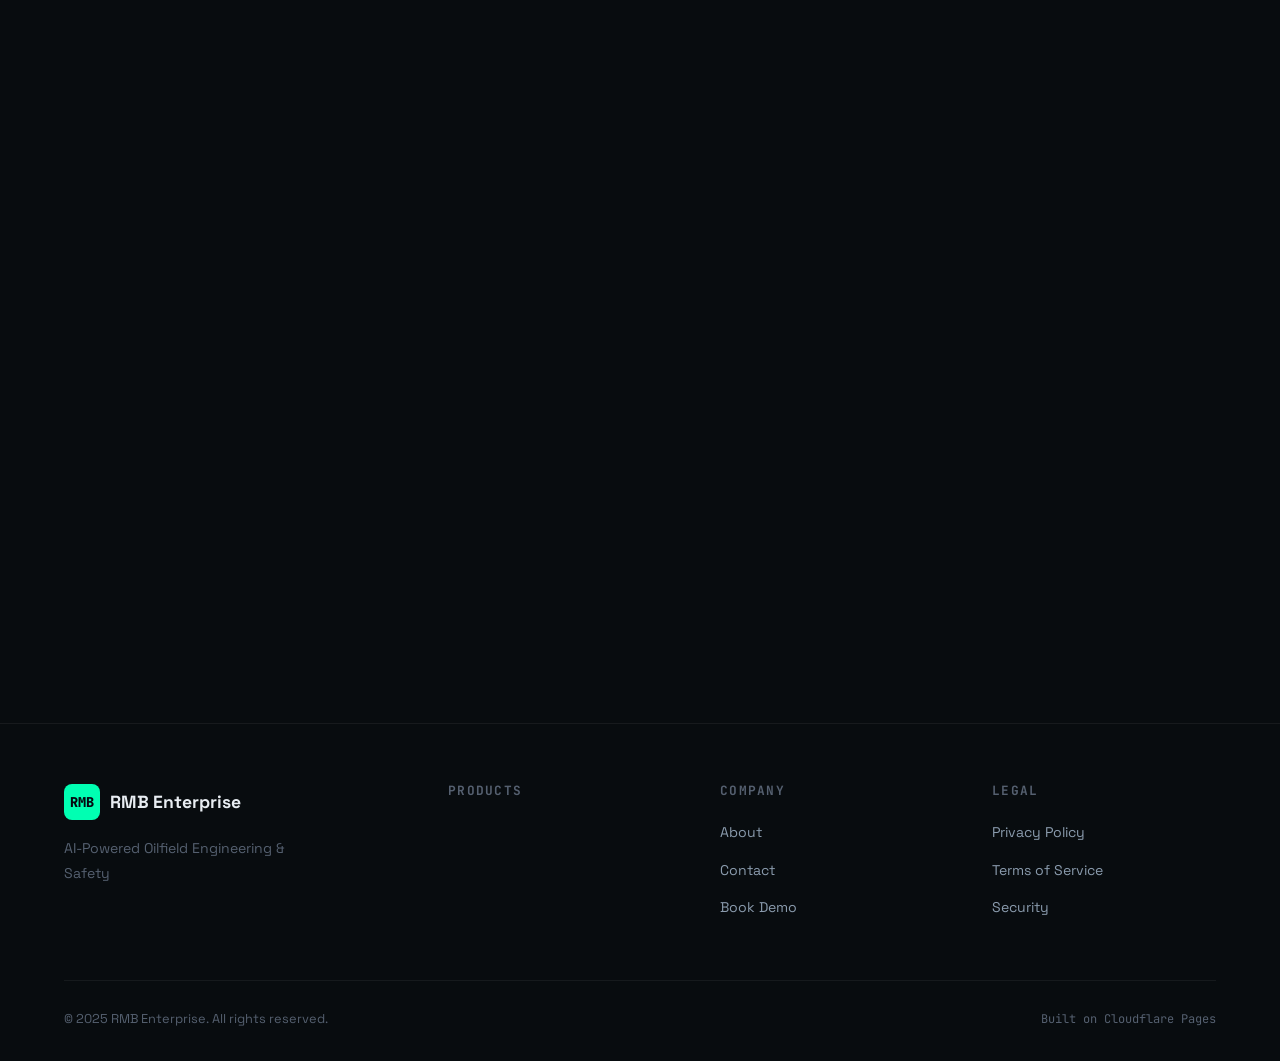
==== commit b1a30ba0: "clean rebuild - working site" ====
--- a/index.html
+++ b/index.html
@@ -3,60 +3,44 @@
 <head>
   <meta charset="UTF-8"/>
   <meta name="viewport" content="width=device-width, initial-scale=1.0"/>
-  <meta name="description" content="RMB Enterprise — AI-Powered Oilfield Engineering & Safety. Well Control Compliance, Crew Awareness, and more."/>
+  <meta name="description" content="RMB Enterprise — AI-Powered Oilfield Engineering & Safety."/>
   <meta name="theme-color" content="#080C0F"/>
-
-  <!-- Open Graph -->
-  <meta property="og:title"       content="RMB Enterprise"/>
-  <meta property="og:description" content="AI-Powered Oilfield Engineering & Safety"/>
-  <meta property="og:type"        content="website"/>
-
   <title>RMB Enterprise</title>
-
   <link rel="stylesheet" href="css/style.css"/>
   <link rel="preconnect" href="https://fonts.googleapis.com"/>
   <link rel="preconnect" href="https://fonts.gstatic.com" crossorigin/>
-
-  <!-- Config must load before main.js -->
   <script src="js/config.js"></script>
 </head>
 <body>
 
-<!-- ══════════════════════════════════════════
-     NAVBAR
-══════════════════════════════════════════ -->
+<!-- NAV -->
 <nav id="navbar">
   <div class="container">
     <div class="nav-inner">
-
       <a href="#" class="nav-logo">
         <div class="nav-logo-mark">RMB</div>
         <span class="nav-logo-name">RMB Enterprise</span>
       </a>
-
       <ul class="nav-links">
         <li><a href="#products">Products</a></li>
         <li><a href="#about">About</a></li>
         <li><a href="#demo">Book Demo</a></li>
         <li><a href="#contact">Contact</a></li>
       </ul>
-
       <div class="nav-cta">
         <a href="#contact" class="btn btn-outline">Contact</a>
         <a href="#demo"    class="btn btn-primary">Book a Demo</a>
       </div>
-
       <button class="hamburger" id="hamburger" aria-label="Open menu">
         <span></span><span></span><span></span>
       </button>
-
     </div>
   </div>
 </nav>
 
-<!-- Mobile Nav Drawer -->
+<!-- MOBILE NAV -->
 <div class="mobile-nav" id="mobile-nav">
-  <button class="mobile-nav-close" id="mobile-nav-close" aria-label="Close menu">✕</button>
+  <button class="mobile-nav-close" id="mobile-nav-close">✕</button>
   <a href="#products">Products</a>
   <a href="#about">About</a>
   <a href="#demo">Book Demo</a>
@@ -64,139 +48,75 @@
   <a href="#demo" class="btn btn-primary">Book a Demo</a>
 </div>
 
-
-<!-- ══════════════════════════════════════════
-     HERO
-══════════════════════════════════════════ -->
+<!-- HERO -->
 <section id="hero">
   <div class="hero-glow"></div>
   <div class="hero-glow2"></div>
-
-  <div class="container">
-
+  <div class="container">
     <div class="hero-badge">
       <span class="hero-badge-dot"></span>
       AI-Powered · Oilfield Grade · Production Ready
     </div>
-
     <h1 class="hero-title">
-      <span class="hero-company">RMB Enterprise</span>
-      <span class="accent">Engineering Meets</span>
+      <span class="hero-company">RMB Enterprise</span><br>
+      <span class="accent">Engineering Meets</span><br>
       <span>Intelligence.</span>
     </h1>
-
-    <p class="hero-subtitle hero-desc">
-      We build intelligent tools that keep oilfield crews safe, compliant, and operationally sharp.
-    </p>
-
+    <p class="hero-subtitle hero-desc"></p>
     <div class="hero-actions">
-      <a href="#demo"     class="btn btn-primary">
-        <svg width="16" height="16" viewBox="0 0 24 24" fill="none" stroke="currentColor" stroke-width="2.5"><rect x="3" y="4" width="18" height="18" rx="2" ry="2"/><line x1="16" y1="2" x2="16" y2="6"/><line x1="8" y1="2" x2="8" y2="6"/><line x1="3" y1="10" x2="21" y2="10"/></svg>
+      <a href="#demo" class="btn btn-primary">
+        <svg width="16" height="16" viewBox="0 0 24 24" fill="none" stroke="currentColor" stroke-width="2.5"><rect x="3" y="4" width="18" height="18" rx="2"/><line x1="16" y1="2" x2="16" y2="6"/><line x1="8" y1="2" x2="8" y2="6"/><line x1="3" y1="10" x2="21" y2="10"/></svg>
         Book a Free Demo
       </a>
       <a href="#products" class="btn btn-outline">Explore Products</a>
     </div>
-
-    <div class="hero-stats" id="hero-stats-wrap">
-      <!-- Injected by config.js via main.js -->
-    </div>
-
-  </div>
-</section>
-
-
-<!-- ══════════════════════════════════════════
-     TICKER
-══════════════════════════════════════════ -->
+    <div class="hero-stats"></div>
+  </div>
+</section>
+
+<!-- TICKER -->
 <div class="ticker-wrap">
-  <div class="ticker-inner" id="ticker">
-    <!-- Injected by main.js -->
-  </div>
+  <div class="ticker-inner"></div>
 </div>
 
-
-<!-- ══════════════════════════════════════════
-     PRODUCTS
-══════════════════════════════════════════ -->
+<!-- PRODUCTS -->
 <section id="products" class="section">
   <div class="container">
-
     <div class="section-header fade-up">
       <div class="tag">Our Products</div>
       <h2>Tools Built for the <span class="glow-teal">Oilfield</span></h2>
       <p>Each product is engineered for the specific demands of upstream operations — regulatory, technical, and human.</p>
     </div>
-
-    <div class="products-grid" id="products-grid">
-      <!-- Injected by main.js from config.js -->
-    </div>
-
-  </div>
-</section>
-
-
-<!-- ══════════════════════════════════════════
-     ABOUT
-══════════════════════════════════════════ -->
+    <div class="products-grid" id="products-grid"></div>
+  </div>
+</section>
+
+<!-- ABOUT -->
 <section id="about" class="section">
   <div class="container">
-
     <div class="about-grid">
-
-      <!-- Visual panel -->
-      <div class="about-visual fade-up">
-        <div class="about-panel">
-
-          <div class="about-panel-row">
-            <div class="about-panel-icon">
-              <svg viewBox="0 0 24 24"><path d="M12 22s8-4 8-10V5l-8-3-8 3v7c0 6 8 10 8 10z"/></svg>
-            </div>
-            <div>
-              <h4>Regulatory-First Design</h4>
-              <p>Every product is built around the actual regulations your crew must meet.</p>
-            </div>
-          </div>
-
-          <div class="about-panel-row">
-            <div class="about-panel-icon">
-              <svg viewBox="0 0 24 24"><circle cx="12" cy="12" r="10"/><polyline points="12 6 12 12 16 14"/></svg>
-            </div>
-            <div>
-              <h4>Real-Time Intelligence</h4>
-              <p>AI surfaces gaps and compliance issues before they become incidents.</p>
-            </div>
-          </div>
-
-          <div class="about-panel-row">
-            <div class="about-panel-icon">
-              <svg viewBox="0 0 24 24"><path d="M17 21v-2a4 4 0 0 0-4-4H5a4 4 0 0 0-4 4v2"/><circle cx="9" cy="7" r="4"/><path d="M23 21v-2a4 4 0 0 0-3-3.87"/><path d="M16 3.13a4 4 0 0 1 0 7.75"/></svg>
-            </div>
-            <div>
-              <h4>Built for Crews, Not Offices</h4>
-              <p>Designed for the field — fast, mobile-ready, offline-capable.</p>
-            </div>
-          </div>
-
-          <div class="about-panel-row">
-            <div class="about-panel-icon">
-              <svg viewBox="0 0 24 24"><polyline points="22 12 18 12 15 21 9 3 6 12 2 12"/></svg>
-            </div>
-            <div>
-              <h4>Measurable Outcomes</h4>
-              <p>Track compliance rates, crew readiness, and audit results in one view.</p>
-            </div>
-          </div>
-
-        </div>
-      </div>
-
-      <!-- Content -->
+      <div class="about-panel fade-up">
+        <div class="about-panel-row">
+          <div class="about-panel-icon"><svg viewBox="0 0 24 24"><path d="M12 22s8-4 8-10V5l-8-3-8 3v7c0 6 8 10 8 10z"/></svg></div>
+          <div><h4>Regulatory-First Design</h4><p>Every product is built around the actual regulations your crew must meet.</p></div>
+        </div>
+        <div class="about-panel-row">
+          <div class="about-panel-icon"><svg viewBox="0 0 24 24"><circle cx="12" cy="12" r="10"/><polyline points="12 6 12 12 16 14"/></svg></div>
+          <div><h4>Real-Time Intelligence</h4><p>AI surfaces gaps and compliance issues before they become incidents.</p></div>
+        </div>
+        <div class="about-panel-row">
+          <div class="about-panel-icon"><svg viewBox="0 0 24 24"><path d="M17 21v-2a4 4 0 0 0-4-4H5a4 4 0 0 0-4 4v2"/><circle cx="9" cy="7" r="4"/><path d="M23 21v-2a4 4 0 0 0-3-3.87"/><path d="M16 3.13a4 4 0 0 1 0 7.75"/></svg></div>
+          <div><h4>Built for Crews, Not Offices</h4><p>Designed for the field — fast, mobile-ready, offline-capable.</p></div>
+        </div>
+        <div class="about-panel-row">
+          <div class="about-panel-icon"><svg viewBox="0 0 24 24"><polyline points="22 12 18 12 15 21 9 3 6 12 2 12"/></svg></div>
+          <div><h4>Measurable Outcomes</h4><p>Track compliance rates, crew readiness, and audit results in one view.</p></div>
+        </div>
+      </div>
       <div class="about-content fade-up">
         <div class="tag">About Us</div>
-        <h2>Engineering Safety<br>Through <span class="glow-teal">Intelligence</span></h2>
-        <p>
-          RMB Enterprise builds AI-powered software for the oil and gas industry — tools that take the manual work out of compliance, assessment, and safety management so your team can focus on what matters.
-        </p>
+        <h2>Engineering Safety Through <span class="glow-teal">Intelligence</span></h2>
+        <p>RMB Enterprise builds AI-powered software for the oil and gas industry — tools that take the manual work out of compliance, assessment, and safety management so your team can focus on what matters.</p>
         <ul class="about-points">
           <li><span>⟶</span> Deep domain expertise in well control and HSE regulation</li>
           <li><span>⟶</span> AI that understands oilfield context, not just generic data</li>
@@ -206,176 +126,99 @@
         </ul>
         <a href="#demo" class="btn btn-primary">Schedule a Demo</a>
       </div>
-
-    </div>
-  </div>
-</section>
-
-
-<!-- ══════════════════════════════════════════
-     BOOK A DEMO
-══════════════════════════════════════════ -->
+    </div>
+  </div>
+</section>
+
+<!-- DEMO -->
 <section id="demo" class="section">
   <div class="container">
-
     <div class="demo-inner">
-
       <div class="demo-content fade-up">
         <div class="tag">Book a Demo</div>
         <h2>See it Live in <span class="glow-teal">30 Minutes</span></h2>
-        <p>
-          Schedule a personalized walkthrough with our team. We'll show you exactly how DrillSafe or QuizPro fits your operation.
-        </p>
-
+        <p>Schedule a personalized walkthrough with our team. We'll show you exactly how our products fit your operation.</p>
         <ul class="demo-bullets">
-          <li>
-            <span class="demo-bullet-icon">✓</span>
-            <span>Live product walkthrough tailored to your operation type</span>
-          </li>
-          <li>
-            <span class="demo-bullet-icon">✓</span>
-            <span>Q&amp;A with an oilfield-experienced engineer</span>
-          </li>
-          <li>
-            <span class="demo-bullet-icon">✓</span>
-            <span>Custom ROI estimate based on your crew size</span>
-          </li>
-          <li>
-            <span class="demo-bullet-icon">✓</span>
-            <span>No commitment, no sales pressure</span>
-          </li>
-        </ul>
-
-        <a href="#contact" class="btn btn-outline">
-          Or send us a message instead
-        </a>
-      </div>
-
-      <!-- Calendar embed -->
-      <div class="calendly-frame" id="calendly-frame">
-        <!-- Injected by main.js -->
-      </div>
-
-    </div>
-  </div>
-</section>
-
-
-<!-- ══════════════════════════════════════════
-     CONTACT
-══════════════════════════════════════════ -->
+          <li><span class="demo-bullet-icon">✓</span><span>Live product walkthrough tailored to your operation</span></li>
+          <li><span class="demo-bullet-icon">✓</span><span>Q&amp;A with an oilfield-experienced engineer</span></li>
+          <li><span class="demo-bullet-icon">✓</span><span>Custom ROI estimate based on your crew size</span></li>
+          <li><span class="demo-bullet-icon">✓</span><span>No commitment, no sales pressure</span></li>
+        </ul>
+        <a href="#contact" class="btn btn-outline">Or send us a message instead</a>
+      </div>
+      <div class="calendly-frame"></div>
+    </div>
+  </div>
+</section>
+
+<!-- CONTACT -->
 <section id="contact" class="section">
   <div class="container">
-
     <div class="contact-grid">
-
       <div class="contact-info fade-up">
         <div class="tag">Contact</div>
         <h2>Let's <span class="glow-teal">Talk</span></h2>
-        <p>
-          Have questions about our products? Interested in a partnership? Or just want to learn more about how AI can improve oilfield operations?
-        </p>
-
+        <p>Have questions about our products? Interested in a partnership? We'd love to hear from you.</p>
         <div class="contact-links">
           <a href="#" class="contact-link" id="contact-email-link">
-            <div class="contact-link-icon">
-              <svg viewBox="0 0 24 24"><path d="M4 4h16c1.1 0 2 .9 2 2v12c0 1.1-.9 2-2 2H4c-1.1 0-2-.9-2-2V6c0-1.1.9-2 2-2z"/><polyline points="22,6 12,13 2,6"/></svg>
-            </div>
-            <span class="contact-email">hello@yourdomain.com</span>
+            <div class="contact-link-icon"><svg viewBox="0 0 24 24"><path d="M4 4h16c1.1 0 2 .9 2 2v12c0 1.1-.9 2-2 2H4c-1.1 0-2-.9-2-2V6c0-1.1.9-2 2-2z"/><polyline points="22,6 12,13 2,6"/></svg></div>
+            <span class="contact-email">hello@rmbops.com</span>
           </a>
           <a href="#" class="contact-link">
-            <div class="contact-link-icon">
-              <svg viewBox="0 0 24 24"><path d="M22 16.92v3a2 2 0 0 1-2.18 2 19.79 19.79 0 0 1-8.63-3.07A19.5 19.5 0 0 1 4.69 12 19.79 19.79 0 0 1 1.61 3.4 2 2 0 0 1 3.6 1.21h3a2 2 0 0 1 2 1.72c.127.96.361 1.903.7 2.81a2 2 0 0 1-.45 2.11L7.91 8.96a16 16 0 0 0 6 6l.96-.96a2 2 0 0 1 2.11-.45 12.84 12.84 0 0 0 2.81.7A2 2 0 0 1 21.5 16z"/></svg>
-            </div>
+            <div class="contact-link-icon"><svg viewBox="0 0 24 24"><path d="M22 16.92v3a2 2 0 0 1-2.18 2 19.79 19.79 0 0 1-8.63-3.07A19.5 19.5 0 0 1 4.69 12 19.79 19.79 0 0 1 1.61 3.4 2 2 0 0 1 3.6 1.21h3a2 2 0 0 1 2 1.72c.127.96.361 1.903.7 2.81a2 2 0 0 1-.45 2.11L7.91 8.96a16 16 0 0 0 6 6l.96-.96a2 2 0 0 1 2.11-.45 12.84 12.84 0 0 0 2.81.7A2 2 0 0 1 21.5 16z"/></svg></div>
             <span class="contact-phone">+1 (000) 000-0000</span>
           </a>
           <a href="#" class="contact-link">
-            <div class="contact-link-icon">
-              <svg viewBox="0 0 24 24"><path d="M21 10c0 7-9 13-9 13s-9-6-9-13a9 9 0 0 1 18 0z"/><circle cx="12" cy="10" r="3"/></svg>
-            </div>
+            <div class="contact-link-icon"><svg viewBox="0 0 24 24"><path d="M21 10c0 7-9 13-9 13s-9-6-9-13a9 9 0 0 1 18 0z"/><circle cx="12" cy="10" r="3"/></svg></div>
             <span class="contact-address">Houston, Texas, USA</span>
           </a>
         </div>
       </div>
-
-      <!-- Form -->
       <div class="contact-form-wrap fade-up">
         <form id="contact-form" novalidate>
-
           <div class="form-row">
-            <div class="form-group">
-              <label for="fname">First Name</label>
-              <input type="text" id="fname" name="firstName" placeholder="John" required/>
-            </div>
-            <div class="form-group">
-              <label for="lname">Last Name</label>
-              <input type="text" id="lname" name="lastName" placeholder="Smith" required/>
-            </div>
+            <div class="form-group"><label>First Name</label><input type="text" name="firstName" placeholder="John" required/></div>
+            <div class="form-group"><label>Last Name</label><input type="text" name="lastName" placeholder="Smith" required/></div>
           </div>
-
+          <div class="form-group"><label>Work Email</label><input type="email" name="email" placeholder="john@yourcompany.com" required/></div>
+          <div class="form-group"><label>Company</label><input type="text" name="company" placeholder="Acme Drilling Co."/></div>
           <div class="form-group">
-            <label for="email">Work Email</label>
-            <input type="email" id="email" name="email" placeholder="john@yourcompany.com" required/>
-          </div>
-
-          <div class="form-group">
-            <label for="company">Company</label>
-            <input type="text" id="company" name="company" placeholder="Acme Drilling Co."/>
-          </div>
-
-          <div class="form-group">
-            <label for="product">Interested In</label>
-            <select id="product" name="product">
+            <label>Interested In</label>
+            <select name="product">
               <option value="">Select a product…</option>
-              <option value="drillsafe">DrillSafe — Well Control Compliance</option>
-              <option value="quizpro">QuizPro — Crew Assessment</option>
+              <option value="product-one">Product One — Well Control Compliance</option>
+              <option value="product-two">Product Two — Crew Assessment</option>
               <option value="both">Both products</option>
               <option value="other">Other / General Inquiry</option>
             </select>
           </div>
-
-          <div class="form-group">
-            <label for="message">Message</label>
-            <textarea id="message" name="message" placeholder="Tell us about your operation and what you're looking to solve…"></textarea>
-          </div>
-
-          <button type="submit" class="btn btn-primary" id="form-submit" style="width:100%; justify-content:center;">
+          <div class="form-group"><label>Message</label><textarea name="message" placeholder="Tell us about your operation and what you're looking to solve…"></textarea></div>
+          <button type="submit" class="btn btn-primary" id="form-submit" style="width:100%;justify-content:center;">
             Send Message
             <svg width="16" height="16" viewBox="0 0 24 24" fill="none" stroke="currentColor" stroke-width="2.5"><line x1="22" y1="2" x2="11" y2="13"/><polygon points="22 2 15 22 11 13 2 9 22 2"/></svg>
           </button>
-
           <div id="form-status" class="form-status"></div>
-
         </form>
       </div>
-
-    </div>
-  </div>
-</section>
-
-
-<!-- ══════════════════════════════════════════
-     FOOTER
-══════════════════════════════════════════ -->
+    </div>
+  </div>
+</section>
+
+<!-- FOOTER -->
 <footer>
   <div class="container">
     <div class="footer-grid">
-
       <div class="footer-brand">
-        <a href="#" class="nav-logo" style="margin-bottom:0">
+        <a href="#" class="nav-logo">
           <div class="nav-logo-mark">RMB</div>
           <span class="footer-company-name">RMB Enterprise</span>
         </a>
         <p class="footer-tagline">AI-Powered Oilfield Engineering & Safety</p>
       </div>
-
       <div class="footer-col">
         <h4>Products</h4>
-        <ul class="footer-links footer-product-links">
-          <!-- Injected by main.js -->
-        </ul>
-      </div>
-
+        <ul class="footer-links footer-product-links"></ul>
+      </div>
       <div class="footer-col">
         <h4>Company</h4>
         <ul class="footer-links">
@@ -384,7 +227,6 @@
           <li><a href="#demo">Book Demo</a></li>
         </ul>
       </div>
-
       <div class="footer-col">
         <h4>Legal</h4>
         <ul class="footer-links">
@@ -393,18 +235,13 @@
           <li><a href="#">Security</a></li>
         </ul>
       </div>
-
-    </div>
-
+    </div>
     <div class="footer-bottom">
       <span>&copy; <span class="footer-year">2025</span> <span class="footer-copy-name">RMB Enterprise</span>. All rights reserved.</span>
-      <span style="font-family:var(--font-mono); font-size:0.75rem; color:var(--text3)">
-        Built on Cloudflare Pages
-      </span>
+      <span style="font-family:var(--font-mono);font-size:0.75rem;">Built on Cloudflare Pages</span>
     </div>
   </div>
 </footer>
-
 
 <script src="js/main.js"></script>
 </body>
--- a/css/style.css
+++ b/css/style.css
@@ -1,11 +1,5 @@
-/* ============================================================
-   RMB ENTERPRISE — MAIN STYLESHEET
-   Theme: Dark Industrial Techy | Oil & Gas SaaS
-   ============================================================ */
-
 @import url('https://fonts.googleapis.com/css2?family=Space+Grotesk:wght@300;400;500;600;700&family=JetBrains+Mono:wght@400;500&display=swap');
 
-/* ── RESET & ROOT ─────────────────────────────────────────── */
 *, *::before, *::after { box-sizing: border-box; margin: 0; padding: 0; }
 
 :root {
@@ -15,52 +9,34 @@
   --bg4:        #1A2530;
   --border:     rgba(255,255,255,0.06);
   --border2:    rgba(255,255,255,0.12);
-
   --teal:       #00FFB2;
   --cyan:       #00D4FF;
   --amber:      #FFB800;
-  --red:        #FF4444;
-
   --text:       #E8EDF2;
   --text2:      #8A9BAD;
   --text3:      #556070;
-
   --font-sans:  'Space Grotesk', sans-serif;
   --font-mono:  'JetBrains Mono', monospace;
-
   --radius-sm:  6px;
   --radius-md:  12px;
   --radius-lg:  20px;
   --radius-xl:  32px;
-
-  --shadow:     0 0 40px rgba(0,255,178,0.04);
   --transition: 0.25s cubic-bezier(0.4, 0, 0.2, 1);
 }
 
 html { scroll-behavior: smooth; font-size: 16px; }
-
-body {
-  font-family: var(--font-sans);
-  background: var(--bg);
-  color: var(--text);
-  line-height: 1.6;
-  overflow-x: hidden;
-}
-
-/* ── SCROLLBAR ────────────────────────────────────────────── */
+body { font-family: var(--font-sans); background: var(--bg); color: var(--text); line-height: 1.6; overflow-x: hidden; }
+a    { text-decoration: none; color: inherit; }
+h1,h2,h3,h4 { line-height: 1.15; font-weight: 700; letter-spacing: -0.02em; }
+h1 { font-size: clamp(2.8rem, 6vw, 5.5rem); }
+h2 { font-size: clamp(2rem, 4vw, 3rem); }
+h3 { font-size: 1.4rem; }
+p  { color: var(--text2); line-height: 1.75; }
+
 ::-webkit-scrollbar { width: 4px; }
 ::-webkit-scrollbar-track { background: var(--bg2); }
 ::-webkit-scrollbar-thumb { background: var(--teal); border-radius: 2px; }
 
-/* ── NOISE TEXTURE OVERLAY ───────────────────────────────── */
-body::before {
-  content: '';
-  position: fixed; inset: 0;
-  background-image: url("data:image/svg+xml,%3Csvg viewBox='0 0 256 256' xmlns='http://www.w3.org/2000/svg'%3E%3Cfilter id='n'%3E%3CfeTurbulence type='fractalNoise' baseFrequency='0.9' numOctaves='4' stitchTiles='stitch'/%3E%3C/filter%3E%3Crect width='100%25' height='100%25' filter='url(%23n)' opacity='0.03'/%3E%3C/svg%3E");
-  pointer-events: none; z-index: 9999; opacity: 0.4;
-}
-
-/* ── GRID BACKGROUND ─────────────────────────────────────── */
 body::after {
   content: '';
   position: fixed; inset: 0;
@@ -71,85 +47,38 @@
   pointer-events: none; z-index: 0;
 }
 
-/* ── TYPOGRAPHY ──────────────────────────────────────────── */
-h1, h2, h3, h4 { line-height: 1.15; font-weight: 700; letter-spacing: -0.02em; }
-h1 { font-size: clamp(2.8rem, 6vw, 5.5rem); }
-h2 { font-size: clamp(2rem, 4vw, 3rem); }
-h3 { font-size: 1.4rem; }
-p  { color: var(--text2); line-height: 1.75; }
-
-.mono { font-family: var(--font-mono); font-size: 0.85em; }
-
-/* ── UTILITY ─────────────────────────────────────────────── */
 .container { max-width: 1200px; margin: 0 auto; padding: 0 24px; position: relative; z-index: 1; }
 .section    { padding: 100px 0; }
-.section-sm { padding: 60px 0; }
 
 .tag {
   display: inline-block;
-  font-family: var(--font-mono);
-  font-size: 0.7rem;
-  letter-spacing: 0.12em;
-  text-transform: uppercase;
+  font-family: var(--font-mono); font-size: 0.7rem;
+  letter-spacing: 0.12em; text-transform: uppercase;
   padding: 4px 12px;
-  border: 1px solid var(--teal);
-  color: var(--teal);
-  border-radius: var(--radius-sm);
-  margin-bottom: 20px;
-}
-
-.glow-teal { color: var(--teal); text-shadow: 0 0 30px rgba(0,255,178,0.4); }
-.glow-cyan { color: var(--cyan); text-shadow: 0 0 30px rgba(0,212,255,0.4); }
-
-/* ── BUTTONS ─────────────────────────────────────────────── */
+  border: 1px solid var(--teal); color: var(--teal);
+  border-radius: var(--radius-sm); margin-bottom: 20px;
+}
+
+.glow-teal { color: var(--teal); }
+
+/* ── BUTTONS ── */
 .btn {
   display: inline-flex; align-items: center; gap: 8px;
-  padding: 14px 28px;
-  font-family: var(--font-sans);
+  padding: 14px 28px; font-family: var(--font-sans);
   font-size: 0.9rem; font-weight: 600;
-  border-radius: var(--radius-md);
-  cursor: pointer; border: none;
-  text-decoration: none;
-  transition: var(--transition);
-  letter-spacing: 0.02em;
+  border-radius: var(--radius-md); cursor: pointer; border: none;
+  text-decoration: none; transition: var(--transition); letter-spacing: 0.02em;
   position: relative; overflow: hidden;
 }
-
-.btn-primary {
-  background: var(--teal);
-  color: #050810;
-}
-.btn-primary::before {
-  content: '';
-  position: absolute; inset: 0;
-  background: linear-gradient(135deg, rgba(255,255,255,0.2), transparent);
-  opacity: 0; transition: var(--transition);
-}
+.btn-primary { background: var(--teal); color: #050810; }
 .btn-primary:hover { transform: translateY(-2px); box-shadow: 0 8px 30px rgba(0,255,178,0.35); }
-.btn-primary:hover::before { opacity: 1; }
-
-.btn-outline {
-  background: transparent;
-  color: var(--text);
-  border: 1px solid var(--border2);
-}
-.btn-outline:hover {
-  border-color: var(--teal); color: var(--teal);
-  box-shadow: 0 0 20px rgba(0,255,178,0.1);
-  transform: translateY(-2px);
-}
-
-.btn-ghost { background: transparent; color: var(--teal); padding: 0; border: none; font-weight: 600; }
-.btn-ghost:hover { gap: 14px; }
-.btn-ghost svg { transition: var(--transition); }
-.btn-ghost:hover svg { transform: translateX(4px); }
-
-/* ── NAVIGATION ──────────────────────────────────────────── */
+.btn-outline { background: transparent; color: var(--text); border: 1px solid var(--border2); }
+.btn-outline:hover { border-color: var(--teal); color: var(--teal); transform: translateY(-2px); }
+
+/* ── NAV ── */
 #navbar {
   position: fixed; top: 0; left: 0; right: 0;
-  z-index: 1000;
-  padding: 20px 0;
-  transition: var(--transition);
+  z-index: 1000; padding: 20px 0; transition: var(--transition);
 }
 #navbar.scrolled {
   background: rgba(8,12,15,0.92);
@@ -157,471 +86,165 @@
   border-bottom: 1px solid var(--border);
   padding: 14px 0;
 }
-
-.nav-inner {
-  display: flex; align-items: center; justify-content: space-between;
-}
-
-.nav-logo {
-  display: flex; align-items: center; gap: 10px;
-  text-decoration: none; color: var(--text);
-  font-size: 1.1rem; font-weight: 700;
-}
-.nav-logo-mark {
-  width: 36px; height: 36px;
-  background: var(--teal);
-  border-radius: 8px;
-  display: flex; align-items: center; justify-content: center;
-  font-weight: 800; font-size: 0.85rem; color: #050810;
-  font-family: var(--font-mono);
-}
-
-.nav-links {
-  display: flex; align-items: center; gap: 32px;
-  list-style: none;
-}
-.nav-links a {
-  color: var(--text2); text-decoration: none;
-  font-size: 0.9rem; font-weight: 500;
-  transition: color var(--transition);
-}
+.nav-inner { display: flex; align-items: center; justify-content: space-between; }
+.nav-logo  { display: flex; align-items: center; gap: 10px; text-decoration: none; color: var(--text); font-size: 1.1rem; font-weight: 700; }
+.nav-logo-mark { width: 36px; height: 36px; background: var(--teal); border-radius: 8px; display: flex; align-items: center; justify-content: center; font-weight: 800; font-size: 0.85rem; color: #050810; font-family: var(--font-mono); }
+.nav-links { display: flex; align-items: center; gap: 32px; list-style: none; }
+.nav-links a { color: var(--text2); text-decoration: none; font-size: 0.9rem; font-weight: 500; transition: color var(--transition); }
 .nav-links a:hover { color: var(--teal); }
-
 .nav-cta { display: flex; align-items: center; gap: 12px; }
 
-.hamburger {
-  display: none;
-  flex-direction: column; gap: 5px;
-  cursor: pointer; background: none; border: none; padding: 4px;
-}
-.hamburger span {
-  display: block; width: 24px; height: 2px;
-  background: var(--text); border-radius: 2px;
-  transition: var(--transition);
-}
-
-/* ── HERO ────────────────────────────────────────────────── */
-#hero {
-  min-height: 100vh;
-  display: flex; align-items: center;
-  padding: 120px 0 80px;
-  position: relative;
-}
-
-.hero-glow {
-  position: absolute;
-  width: 700px; height: 700px;
-  background: radial-gradient(circle, rgba(0,255,178,0.07) 0%, transparent 70%);
-  top: -100px; right: -200px;
-  pointer-events: none;
-}
-.hero-glow2 {
-  position: absolute;
-  width: 400px; height: 400px;
-  background: radial-gradient(circle, rgba(0,212,255,0.05) 0%, transparent 70%);
-  bottom: 0; left: -100px;
-  pointer-events: none;
-}
-
-.hero-badge {
-  display: inline-flex; align-items: center; gap: 8px;
-  background: rgba(0,255,178,0.08);
-  border: 1px solid rgba(0,255,178,0.2);
-  border-radius: 100px;
-  padding: 6px 16px 6px 8px;
-  margin-bottom: 32px;
-  font-size: 0.8rem; color: var(--teal);
-  font-family: var(--font-mono);
-}
-.hero-badge-dot {
-  width: 8px; height: 8px; border-radius: 50%;
-  background: var(--teal);
-  animation: pulse 2s ease-in-out infinite;
-}
-
-@keyframes pulse {
-  0%,100% { box-shadow: 0 0 0 0 rgba(0,255,178,0.4); }
-  50% { box-shadow: 0 0 0 6px rgba(0,255,178,0); }
-}
+.hamburger { display: none; flex-direction: column; gap: 5px; cursor: pointer; background: none; border: none; padding: 4px; }
+.hamburger span { display: block; width: 24px; height: 2px; background: var(--text); border-radius: 2px; transition: var(--transition); }
+
+.mobile-nav { display: none; position: fixed; inset: 0; background: rgba(8,12,15,0.98); backdrop-filter: blur(20px); z-index: 999; flex-direction: column; align-items: center; justify-content: center; gap: 32px; }
+.mobile-nav.open { display: flex; }
+.mobile-nav a { font-size: 1.5rem; font-weight: 700; color: var(--text); text-decoration: none; }
+.mobile-nav a:hover { color: var(--teal); }
+.mobile-nav-close { position: absolute; top: 24px; right: 24px; background: none; border: none; color: var(--text2); font-size: 1.5rem; cursor: pointer; }
+
+/* ── HERO ── */
+#hero { min-height: 100vh; display: flex; align-items: center; padding: 120px 0 80px; position: relative; }
+.hero-glow  { position: absolute; width: 700px; height: 700px; background: radial-gradient(circle, rgba(0,255,178,0.07) 0%, transparent 70%); top: -100px; right: -200px; pointer-events: none; }
+.hero-glow2 { position: absolute; width: 400px; height: 400px; background: radial-gradient(circle, rgba(0,212,255,0.05) 0%, transparent 70%); bottom: 0; left: -100px; pointer-events: none; }
+
+.hero-badge { display: inline-flex; align-items: center; gap: 8px; background: rgba(0,255,178,0.08); border: 1px solid rgba(0,255,178,0.2); border-radius: 100px; padding: 6px 16px 6px 8px; margin-bottom: 32px; font-size: 0.8rem; color: var(--teal); font-family: var(--font-mono); }
+.hero-badge-dot { width: 8px; height: 8px; border-radius: 50%; background: var(--teal); animation: pulse 2s ease-in-out infinite; }
+@keyframes pulse { 0%,100%{box-shadow:0 0 0 0 rgba(0,255,178,0.4)} 50%{box-shadow:0 0 0 6px rgba(0,255,178,0)} }
 
 .hero-title { margin-bottom: 24px; }
-.hero-title span { display: block; }
-.hero-title .accent {
-  background: linear-gradient(135deg, var(--teal), var(--cyan));
-  -webkit-background-clip: text;
-  -webkit-text-fill-color: transparent;
-  background-clip: text;
-}
-
-.hero-subtitle {
-  font-size: 1.15rem; color: var(--text2);
-  max-width: 580px; margin-bottom: 48px;
-  line-height: 1.8;
-}
-
-.hero-actions { display: flex; align-items: center; gap: 16px; flex-wrap: wrap; margin-bottom: 80px; }
-
-.hero-stats {
-  display: grid; grid-template-columns: repeat(4, 1fr);
-  gap: 1px;
-  background: var(--border);
-  border: 1px solid var(--border);
-  border-radius: var(--radius-lg);
-  overflow: hidden;
-}
-.hero-stat {
-  background: var(--bg2);
-  padding: 24px 20px;
-  text-align: center;
-}
-.hero-stat-value {
-  font-size: 2rem; font-weight: 700;
-  background: linear-gradient(135deg, var(--teal), var(--cyan));
-  -webkit-background-clip: text;
-  -webkit-text-fill-color: transparent;
-  background-clip: text;
-  line-height: 1;
-  margin-bottom: 6px;
-}
+.hero-title .accent { background: linear-gradient(135deg, var(--teal), var(--cyan)); -webkit-background-clip: text; -webkit-text-fill-color: transparent; background-clip: text; }
+.hero-subtitle { font-size: 1.15rem; color: var(--text2); max-width: 580px; margin-bottom: 48px; line-height: 1.8; }
+.hero-actions  { display: flex; align-items: center; gap: 16px; flex-wrap: wrap; margin-bottom: 80px; }
+
+.hero-stats { display: grid; grid-template-columns: repeat(4, 1fr); gap: 1px; background: var(--border); border: 1px solid var(--border); border-radius: var(--radius-lg); overflow: hidden; }
+.hero-stat  { background: var(--bg2); padding: 24px 20px; text-align: center; }
+.hero-stat-value { font-size: 2rem; font-weight: 700; background: linear-gradient(135deg, var(--teal), var(--cyan)); -webkit-background-clip: text; -webkit-text-fill-color: transparent; background-clip: text; line-height: 1; margin-bottom: 6px; }
 .hero-stat-label { font-size: 0.8rem; color: var(--text3); font-family: var(--font-mono); }
 
-/* ── TICKER / MARQUEE ─────────────────────────────────────── */
-.ticker-wrap {
-  overflow: hidden;
-  border-top: 1px solid var(--border);
-  border-bottom: 1px solid var(--border);
-  background: var(--bg2);
-  padding: 14px 0;
-}
-.ticker-inner {
-  display: flex; gap: 60px;
-  animation: ticker 30s linear infinite;
-  width: max-content;
-}
-.ticker-item {
-  display: flex; align-items: center; gap: 10px;
-  font-family: var(--font-mono);
-  font-size: 0.75rem;
-  color: var(--text3);
-  letter-spacing: 0.08em;
-  text-transform: uppercase;
-  white-space: nowrap;
-}
-.ticker-dot { width: 4px; height: 4px; border-radius: 50%; background: var(--teal); }
-@keyframes ticker { from { transform: translateX(0); } to { transform: translateX(-50%); } }
-
-/* ── PRODUCTS ─────────────────────────────────────────────── */
+/* ── TICKER ── */
+.ticker-wrap  { overflow: hidden; border-top: 1px solid var(--border); border-bottom: 1px solid var(--border); background: var(--bg2); padding: 14px 0; }
+.ticker-inner { display: flex; gap: 60px; animation: ticker 30s linear infinite; width: max-content; }
+.ticker-item  { display: flex; align-items: center; gap: 10px; font-family: var(--font-mono); font-size: 0.75rem; color: var(--text3); letter-spacing: 0.08em; text-transform: uppercase; white-space: nowrap; }
+.ticker-dot   { width: 4px; height: 4px; border-radius: 50%; background: var(--teal); }
+@keyframes ticker { from{transform:translateX(0)} to{transform:translateX(-50%)} }
+
+/* ── SECTION HEADER ── */
+.section-header { text-align: center; max-width: 700px; margin: 0 auto 72px; }
+.section-header p { font-size: 1.05rem; margin-top: 16px; }
+
+/* ── PRODUCTS ── */
 #products { background: var(--bg2); }
 
-.section-header {
-  text-align: center;
-  max-width: 700px; margin: 0 auto 72px;
-}
-.section-header p { font-size: 1.05rem; margin-top: 16px; }
-
-.products-grid {
-  display: grid;
-  grid-template-columns: repeat(auto-fit, minmax(320px, 1fr));
-  gap: 2px;
-  background: var(--border);
-  border: 1px solid var(--border);
-  border-radius: var(--radius-xl);
-  overflow: hidden;
-}
-
-.product-card {
-  background: var(--bg2);
-  padding: 48px 40px;
-  position: relative;
-  transition: var(--transition);
-  cursor: pointer;
-  text-decoration: none;
-  display: block;
-  color: var(--text);
-}
-.product-card::before {
-  content: '';
-  position: absolute; inset: 0;
-  background: linear-gradient(135deg, var(--card-color, var(--teal)), transparent);
-  opacity: 0; transition: var(--transition);
-}
+.products-grid { display: grid; grid-template-columns: repeat(auto-fit, minmax(300px, 1fr)); gap: 2px; background: var(--border); border: 1px solid var(--border); border-radius: var(--radius-xl); overflow: hidden; }
+
+.product-card { background: var(--bg2); padding: 48px 40px; position: relative; transition: var(--transition); cursor: pointer; text-decoration: none; display: block; color: var(--text); }
+.product-card::before { content: ''; position: absolute; inset: 0; background: linear-gradient(135deg, var(--card-color, var(--teal)), transparent); opacity: 0; transition: var(--transition); }
 .product-card:hover { background: var(--bg3); }
 .product-card:hover::before { opacity: 0.04; }
 
-.product-card-badge {
-  font-family: var(--font-mono);
-  font-size: 0.68rem;
-  letter-spacing: 0.1em;
-  text-transform: uppercase;
-  color: var(--card-color, var(--teal));
-  margin-bottom: 32px;
-  display: flex; align-items: center; gap: 8px;
-}
-.product-card-badge::before {
-  content: '';
-  display: block; width: 20px; height: 1px;
-  background: var(--card-color, var(--teal));
-}
-
-.product-card-icon {
-  width: 52px; height: 52px;
-  border: 1px solid var(--border2);
-  border-radius: var(--radius-md);
-  display: flex; align-items: center; justify-content: center;
-  margin-bottom: 24px;
-  background: rgba(255,255,255,0.02);
-  transition: var(--transition);
-}
-.product-card:hover .product-card-icon {
-  border-color: var(--card-color, var(--teal));
-  box-shadow: 0 0 20px rgba(0,255,178,0.15);
-}
-.product-card-icon svg { width: 24px; height: 24px; stroke: var(--card-color, var(--teal)); fill: none; stroke-width: 1.5; }
+.product-card-badge { font-family: var(--font-mono); font-size: 0.68rem; letter-spacing: 0.1em; text-transform: uppercase; color: var(--card-color, var(--teal)); margin-bottom: 32px; display: flex; align-items: center; gap: 8px; }
+.product-card-badge::before { content: ''; display: block; width: 20px; height: 1px; background: var(--card-color, var(--teal)); }
+
+.product-card-icon { width: 52px; height: 52px; border: 1px solid var(--border2); border-radius: var(--radius-md); display: flex; align-items: center; justify-content: center; margin-bottom: 24px; background: rgba(255,255,255,0.02); transition: var(--transition); color: var(--card-color, var(--teal)); }
+.product-card-icon svg { width: 24px; height: 24px; stroke: currentColor; fill: none; stroke-width: 1.5; }
+.product-card:hover .product-card-icon { border-color: var(--card-color, var(--teal)); box-shadow: 0 0 20px rgba(0,255,178,0.15); }
 
 .product-card h3 { font-size: 1.6rem; margin-bottom: 8px; }
-.product-card .product-tagline { color: var(--card-color, var(--teal)); font-size: 0.9rem; margin-bottom: 16px; font-weight: 500; }
-.product-card p { font-size: 0.92rem; margin-bottom: 32px; }
-
-.product-features { list-style: none; display: flex; flex-direction: column; gap: 10px; }
-.product-features li {
-  display: flex; align-items: center; gap: 10px;
-  font-size: 0.85rem; color: var(--text2);
-}
-.product-features li::before {
-  content: '';
-  display: block; width: 6px; height: 6px;
-  border-radius: 50%; flex-shrink: 0;
-  background: var(--card-color, var(--teal));
-}
-
-.product-card-footer {
-  margin-top: 40px; padding-top: 28px;
-  border-top: 1px solid var(--border);
-  display: flex; align-items: center; justify-content: space-between;
-}
-
-/* ── ABOUT ────────────────────────────────────────────────── */
-.about-grid {
-  display: grid; grid-template-columns: 1fr 1fr; gap: 80px;
-  align-items: center;
-}
-.about-visual {
-  position: relative;
-  aspect-ratio: 4/3;
-}
-.about-panel {
-  background: var(--bg2);
-  border: 1px solid var(--border);
-  border-radius: var(--radius-xl);
-  padding: 36px;
-  height: 100%;
-  display: flex; flex-direction: column; gap: 24px;
-}
-.about-panel-row {
-  display: flex; align-items: flex-start; gap: 16px;
-  padding: 16px;
-  background: var(--bg3);
-  border-radius: var(--radius-md);
-  border: 1px solid var(--border);
-  transition: var(--transition);
-}
+.product-tagline  { color: var(--card-color, var(--teal)); font-size: 0.9rem; margin-bottom: 16px; font-weight: 500; }
+.product-card p   { font-size: 0.92rem; margin-bottom: 32px; }
+
+.product-features     { list-style: none; display: flex; flex-direction: column; gap: 10px; }
+.product-features li  { display: flex; align-items: center; gap: 10px; font-size: 0.85rem; color: var(--text2); }
+.product-features li::before { content: ''; display: block; width: 6px; height: 6px; border-radius: 50%; flex-shrink: 0; background: var(--card-color, var(--teal)); }
+
+.product-card-footer { margin-top: 40px; padding-top: 28px; border-top: 1px solid var(--border); display: flex; align-items: center; justify-content: space-between; }
+.product-domain { font-size: 0.72rem; color: var(--text3); font-family: var(--font-mono); }
+.product-cta    { font-size: 0.82rem; font-weight: 600; display: flex; align-items: center; gap: 5px; }
+.product-cta svg { width: 13px; height: 13px; }
+
+/* ── ABOUT ── */
+.about-grid { display: grid; grid-template-columns: 1fr 1fr; gap: 80px; align-items: center; }
+.about-panel { background: var(--bg2); border: 1px solid var(--border); border-radius: var(--radius-xl); padding: 36px; display: flex; flex-direction: column; gap: 24px; }
+.about-panel-row { display: flex; align-items: flex-start; gap: 16px; padding: 16px; background: var(--bg3); border-radius: var(--radius-md); border: 1px solid var(--border); transition: var(--transition); }
 .about-panel-row:hover { border-color: var(--border2); }
-.about-panel-icon {
-  width: 40px; height: 40px; flex-shrink: 0;
-  background: rgba(0,255,178,0.08);
-  border-radius: var(--radius-sm);
-  display: flex; align-items: center; justify-content: center;
-}
+.about-panel-icon { width: 40px; height: 40px; flex-shrink: 0; background: rgba(0,255,178,0.08); border-radius: var(--radius-sm); display: flex; align-items: center; justify-content: center; }
 .about-panel-icon svg { width: 18px; height: 18px; stroke: var(--teal); fill: none; stroke-width: 1.5; }
 .about-panel-row h4 { font-size: 0.9rem; margin-bottom: 4px; font-weight: 600; }
 .about-panel-row p  { font-size: 0.82rem; color: var(--text3); }
-.about-content h2 { margin-bottom: 20px; }
-.about-content > p { font-size: 1rem; margin-bottom: 32px; }
-.about-points { list-style: none; display: flex; flex-direction: column; gap: 14px; margin-bottom: 40px; }
-.about-points li { display: flex; align-items: center; gap: 12px; font-size: 0.92rem; color: var(--text2); }
-.about-points li span { color: var(--teal); font-size: 1.1rem; }
-
-/* ── DEMO / BOOKING ──────────────────────────────────────── */
-#demo {
-  background: var(--bg2);
-  border-top: 1px solid var(--border);
-  border-bottom: 1px solid var(--border);
-}
-.demo-inner {
-  display: grid; grid-template-columns: 1fr 1fr; gap: 80px; align-items: start;
-}
-.demo-content h2 { margin-bottom: 16px; }
-.demo-content p { font-size: 1rem; margin-bottom: 40px; }
-
-.demo-bullets { list-style: none; display: flex; flex-direction: column; gap: 16px; margin-bottom: 40px; }
-.demo-bullets li {
-  display: flex; align-items: flex-start; gap: 14px;
-  padding: 16px 20px;
-  background: var(--bg3);
-  border: 1px solid var(--border);
-  border-radius: var(--radius-md);
-  font-size: 0.9rem;
-  transition: var(--transition);
-}
-.demo-bullets li:hover { border-color: rgba(0,255,178,0.25); background: rgba(0,255,178,0.03); }
-.demo-bullet-icon { color: var(--teal); font-size: 1rem; flex-shrink: 0; margin-top: 1px; }
-
-.calendly-frame {
-  background: var(--bg3);
-  border: 1px solid var(--border);
-  border-radius: var(--radius-xl);
-  overflow: hidden;
-  min-height: 500px;
-  display: flex; align-items: center; justify-content: center;
-  flex-direction: column; gap: 16px;
-}
-.calendly-placeholder {
-  text-align: center; color: var(--text3); font-size: 0.9rem; padding: 40px;
-}
+.about-content h2      { margin-bottom: 20px; }
+.about-content > p     { font-size: 1rem; margin-bottom: 32px; }
+.about-points          { list-style: none; display: flex; flex-direction: column; gap: 14px; margin-bottom: 40px; }
+.about-points li       { display: flex; align-items: center; gap: 12px; font-size: 0.92rem; color: var(--text2); }
+.about-points li span  { color: var(--teal); font-size: 1.1rem; }
+
+/* ── DEMO ── */
+#demo { background: var(--bg2); border-top: 1px solid var(--border); border-bottom: 1px solid var(--border); }
+.demo-inner   { display: grid; grid-template-columns: 1fr 1fr; gap: 80px; align-items: start; }
+.demo-content h2   { margin-bottom: 16px; }
+.demo-content > p  { font-size: 1rem; margin-bottom: 40px; }
+.demo-bullets      { list-style: none; display: flex; flex-direction: column; gap: 16px; margin-bottom: 40px; }
+.demo-bullets li   { display: flex; align-items: flex-start; gap: 14px; padding: 16px 20px; background: var(--bg3); border: 1px solid var(--border); border-radius: var(--radius-md); font-size: 0.9rem; transition: var(--transition); }
+.demo-bullets li:hover { border-color: rgba(0,255,178,0.25); }
+.demo-bullet-icon  { color: var(--teal); flex-shrink: 0; }
+.calendly-frame    { background: var(--bg3); border: 1px solid var(--border); border-radius: var(--radius-xl); overflow: hidden; min-height: 500px; display: flex; align-items: center; justify-content: center; flex-direction: column; gap: 16px; }
+.calendly-placeholder { text-align: center; color: var(--text3); font-size: 0.9rem; padding: 40px; }
 .calendly-placeholder .icon { font-size: 2.5rem; margin-bottom: 12px; }
-.calendly-placeholder p { margin-bottom: 20px; }
-
-/* ── CONTACT ─────────────────────────────────────────────── */
-.contact-grid {
-  display: grid; grid-template-columns: 1fr 1.4fr; gap: 80px;
-}
-
-.contact-info h2 { margin-bottom: 16px; }
-.contact-info > p { font-size: 1rem; margin-bottom: 40px; }
-
-.contact-links { display: flex; flex-direction: column; gap: 16px; }
-.contact-link {
-  display: flex; align-items: center; gap: 14px;
-  padding: 16px 20px;
-  background: var(--bg2);
-  border: 1px solid var(--border);
-  border-radius: var(--radius-md);
-  color: var(--text2); font-size: 0.9rem;
-  text-decoration: none;
-  transition: var(--transition);
-}
+.calendly-placeholder p { margin-bottom: 8px; }
+
+/* ── CONTACT ── */
+.contact-grid { display: grid; grid-template-columns: 1fr 1.4fr; gap: 80px; }
+.contact-info h2    { margin-bottom: 16px; }
+.contact-info > p   { font-size: 1rem; margin-bottom: 40px; }
+.contact-links      { display: flex; flex-direction: column; gap: 16px; }
+.contact-link       { display: flex; align-items: center; gap: 14px; padding: 16px 20px; background: var(--bg2); border: 1px solid var(--border); border-radius: var(--radius-md); color: var(--text2); font-size: 0.9rem; text-decoration: none; transition: var(--transition); }
 .contact-link:hover { border-color: var(--teal); color: var(--teal); }
-.contact-link-icon {
-  width: 36px; height: 36px;
-  background: rgba(0,255,178,0.08);
-  border-radius: var(--radius-sm);
-  display: flex; align-items: center; justify-content: center;
-}
+.contact-link-icon  { width: 36px; height: 36px; background: rgba(0,255,178,0.08); border-radius: var(--radius-sm); display: flex; align-items: center; justify-content: center; flex-shrink: 0; }
 .contact-link-icon svg { width: 16px; height: 16px; stroke: var(--teal); fill: none; stroke-width: 1.5; }
-
-.contact-form-wrap {
-  background: var(--bg2);
-  border: 1px solid var(--border);
-  border-radius: var(--radius-xl);
-  padding: 48px 40px;
-}
-
-.form-row { display: grid; grid-template-columns: 1fr 1fr; gap: 16px; }
+.contact-form-wrap  { background: var(--bg2); border: 1px solid var(--border); border-radius: var(--radius-xl); padding: 48px 40px; }
+.form-row   { display: grid; grid-template-columns: 1fr 1fr; gap: 16px; }
 .form-group { display: flex; flex-direction: column; gap: 8px; margin-bottom: 20px; }
-.form-group label { font-size: 0.82rem; color: var(--text2); font-weight: 500; letter-spacing: 0.04em; }
+.form-group label { font-size: 0.82rem; color: var(--text2); font-weight: 500; }
 .form-group input,
 .form-group select,
-.form-group textarea {
-  background: var(--bg3);
-  border: 1px solid var(--border2);
-  border-radius: var(--radius-md);
-  color: var(--text);
-  font-family: var(--font-sans);
-  font-size: 0.92rem;
-  padding: 12px 16px;
-  transition: var(--transition);
-  outline: none;
-  width: 100%;
-}
+.form-group textarea { background: var(--bg3); border: 1px solid var(--border2); border-radius: var(--radius-md); color: var(--text); font-family: var(--font-sans); font-size: 0.92rem; padding: 12px 16px; outline: none; width: 100%; transition: var(--transition); }
 .form-group input:focus,
-.form-group select,
-.form-group textarea:focus {
-  border-color: var(--teal);
-  box-shadow: 0 0 0 3px rgba(0,255,178,0.08);
-}
-.form-group select { cursor: pointer; }
+.form-group select:focus,
+.form-group textarea:focus { border-color: var(--teal); box-shadow: 0 0 0 3px rgba(0,255,178,0.08); }
+.form-group select  { cursor: pointer; }
 .form-group textarea { resize: vertical; min-height: 120px; }
-
-.form-status {
-  padding: 12px 16px;
-  border-radius: var(--radius-md);
-  font-size: 0.88rem;
-  margin-top: 12px;
-  display: none;
-}
+.form-status { padding: 12px 16px; border-radius: var(--radius-md); font-size: 0.88rem; margin-top: 12px; display: none; }
 .form-status.success { background: rgba(0,255,178,0.08); border: 1px solid rgba(0,255,178,0.2); color: var(--teal); display: block; }
-.form-status.error   { background: rgba(255,68,68,0.08);  border: 1px solid rgba(255,68,68,0.2);  color: var(--red);  display: block; }
-
-/* ── FOOTER ──────────────────────────────────────────────── */
-footer {
-  background: var(--bg);
-  border-top: 1px solid var(--border);
-  padding: 60px 0 32px;
-}
-.footer-grid {
-  display: grid; grid-template-columns: 1.5fr 1fr 1fr 1fr;
-  gap: 48px; margin-bottom: 60px;
-}
+.form-status.error   { background: rgba(255,68,68,0.08);  border: 1px solid rgba(255,68,68,0.2);  color: #ff4444; display: block; }
+
+/* ── FOOTER ── */
+footer { background: var(--bg); border-top: 1px solid var(--border); padding: 60px 0 32px; }
+.footer-grid { display: grid; grid-template-columns: 1.5fr 1fr 1fr 1fr; gap: 48px; margin-bottom: 60px; }
 .footer-brand p { font-size: 0.88rem; color: var(--text3); margin-top: 16px; max-width: 260px; }
-.footer-col h4 { font-size: 0.8rem; letter-spacing: 0.1em; text-transform: uppercase; color: var(--text3); margin-bottom: 20px; font-family: var(--font-mono); }
-.footer-links { list-style: none; display: flex; flex-direction: column; gap: 12px; }
+.footer-col h4  { font-size: 0.8rem; letter-spacing: 0.1em; text-transform: uppercase; color: var(--text3); margin-bottom: 20px; font-family: var(--font-mono); }
+.footer-links   { list-style: none; display: flex; flex-direction: column; gap: 12px; }
 .footer-links a { color: var(--text2); text-decoration: none; font-size: 0.88rem; transition: color var(--transition); }
 .footer-links a:hover { color: var(--teal); }
-.footer-bottom {
-  border-top: 1px solid var(--border);
-  padding-top: 28px;
-  display: flex; align-items: center; justify-content: space-between;
-  font-size: 0.8rem; color: var(--text3);
-}
-.footer-bottom a { color: var(--text3); text-decoration: none; transition: color var(--transition); }
-.footer-bottom a:hover { color: var(--teal); }
-
-/* ── MOBILE NAV DRAWER ───────────────────────────────────── */
-.mobile-nav {
-  display: none;
-  position: fixed; inset: 0;
-  background: rgba(8,12,15,0.98);
-  backdrop-filter: blur(20px);
-  z-index: 999;
-  flex-direction: column;
-  align-items: center; justify-content: center;
-  gap: 32px;
-}
-.mobile-nav.open { display: flex; }
-.mobile-nav a { font-size: 1.5rem; font-weight: 700; color: var(--text); text-decoration: none; }
-.mobile-nav a:hover { color: var(--teal); }
-.mobile-nav-close {
-  position: absolute; top: 24px; right: 24px;
-  background: none; border: none; color: var(--text2);
-  font-size: 1.5rem; cursor: pointer;
-}
-
-/* ── ANIMATIONS ──────────────────────────────────────────── */
-.fade-up {
-  opacity: 0; transform: translateY(30px);
-  transition: opacity 0.7s ease, transform 0.7s ease;
-}
+.footer-bottom  { border-top: 1px solid var(--border); padding-top: 28px; display: flex; align-items: center; justify-content: space-between; font-size: 0.8rem; color: var(--text3); }
+
+/* ── ANIMATIONS ── */
+.fade-up { opacity: 0; transform: translateY(30px); transition: opacity 0.7s ease, transform 0.7s ease; }
 .fade-up.visible { opacity: 1; transform: translateY(0); }
 
-/* ── RESPONSIVE ──────────────────────────────────────────── */
+/* ── RESPONSIVE ── */
 @media (max-width: 1024px) {
-  .about-grid,
-  .demo-inner,
-  .contact-grid { grid-template-columns: 1fr; gap: 48px; }
-  .footer-grid  { grid-template-columns: 1fr 1fr; }
-  .hero-stats   { grid-template-columns: repeat(2, 1fr); }
-}
-
+  .about-grid, .demo-inner, .contact-grid { grid-template-columns: 1fr; gap: 48px; }
+  .footer-grid { grid-template-columns: 1fr 1fr; }
+  .hero-stats  { grid-template-columns: repeat(2, 1fr); }
+}
 @media (max-width: 768px) {
   .nav-links, .nav-cta .btn-outline { display: none; }
   .hamburger { display: flex; }
-  .form-row   { grid-template-columns: 1fr; }
+  .form-row  { grid-template-columns: 1fr; }
   .footer-grid { grid-template-columns: 1fr; }
-  .hero-stats  { grid-template-columns: repeat(2, 1fr); }
   .products-grid { grid-template-columns: 1fr; }
   h1 { font-size: 2.4rem; }
 }
-
 @media (max-width: 480px) {
   .container { padding: 0 16px; }
   .hero-actions { flex-direction: column; align-items: flex-start; }
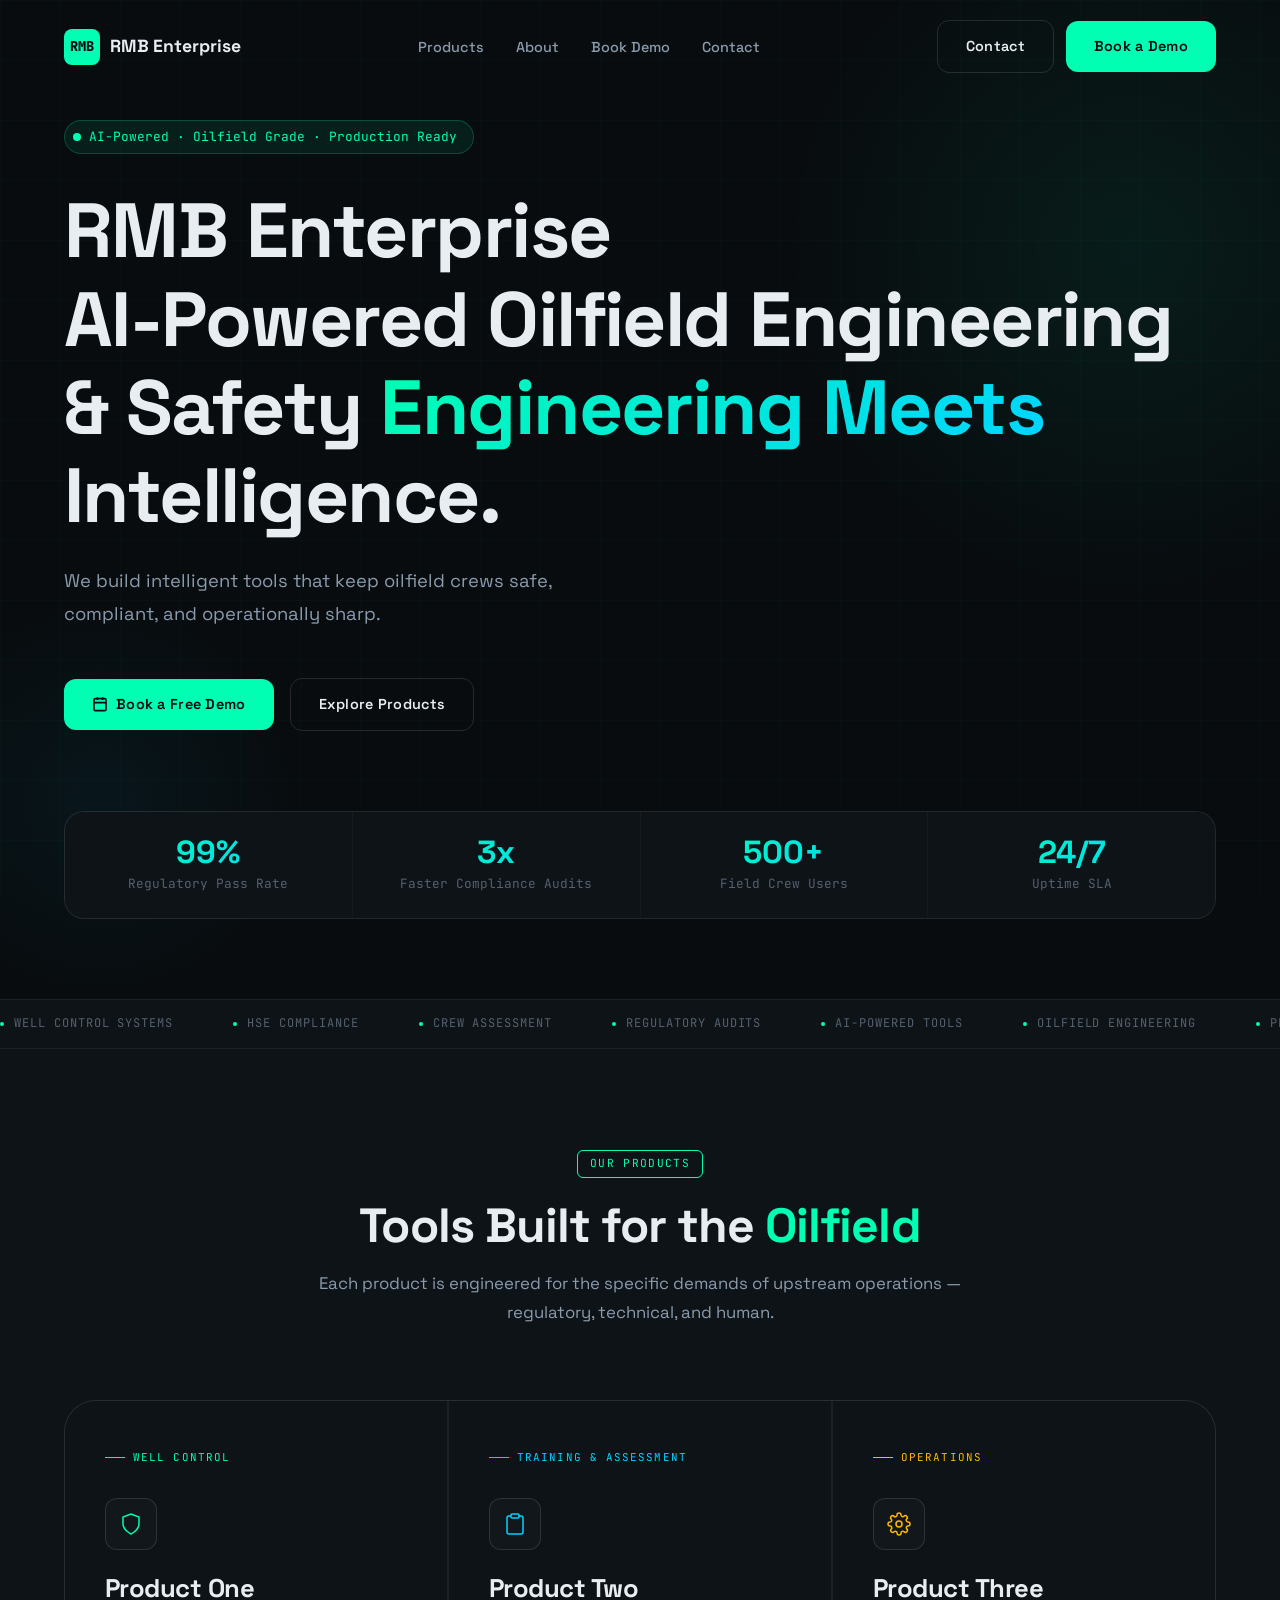
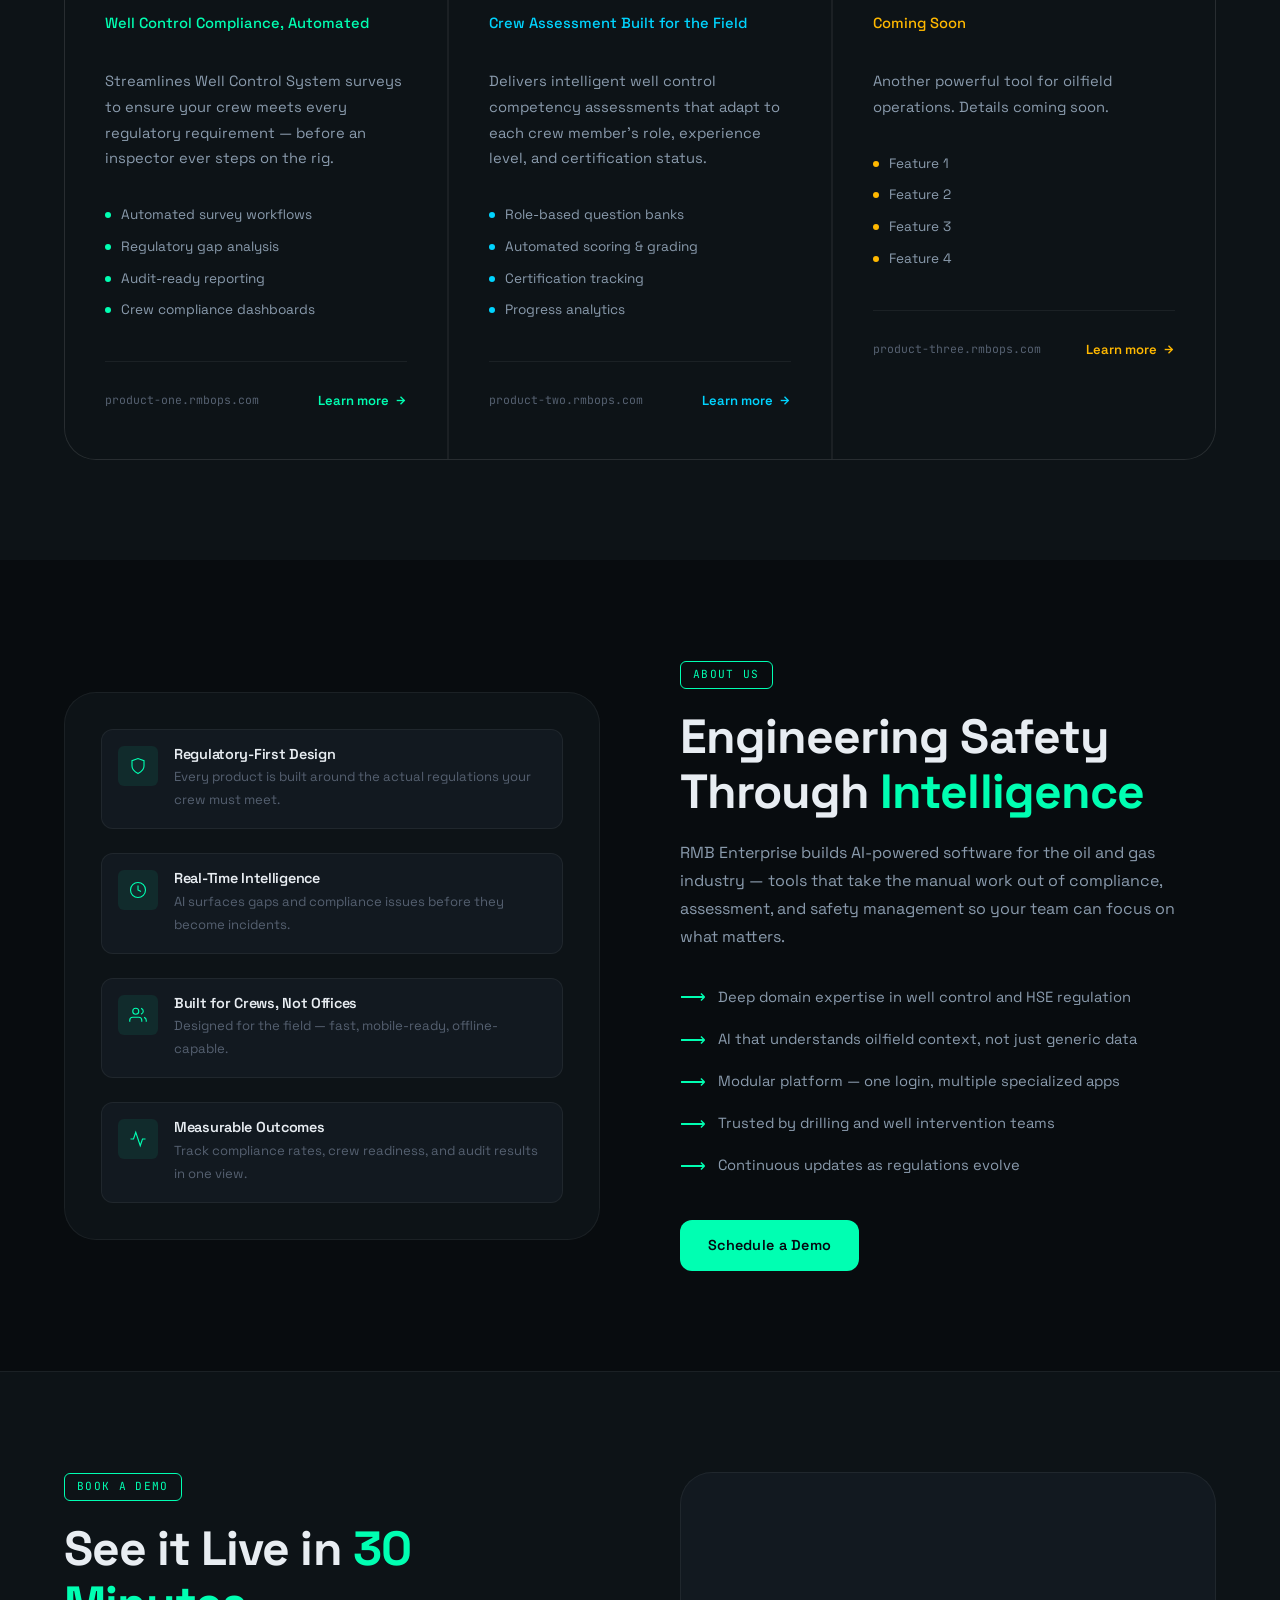
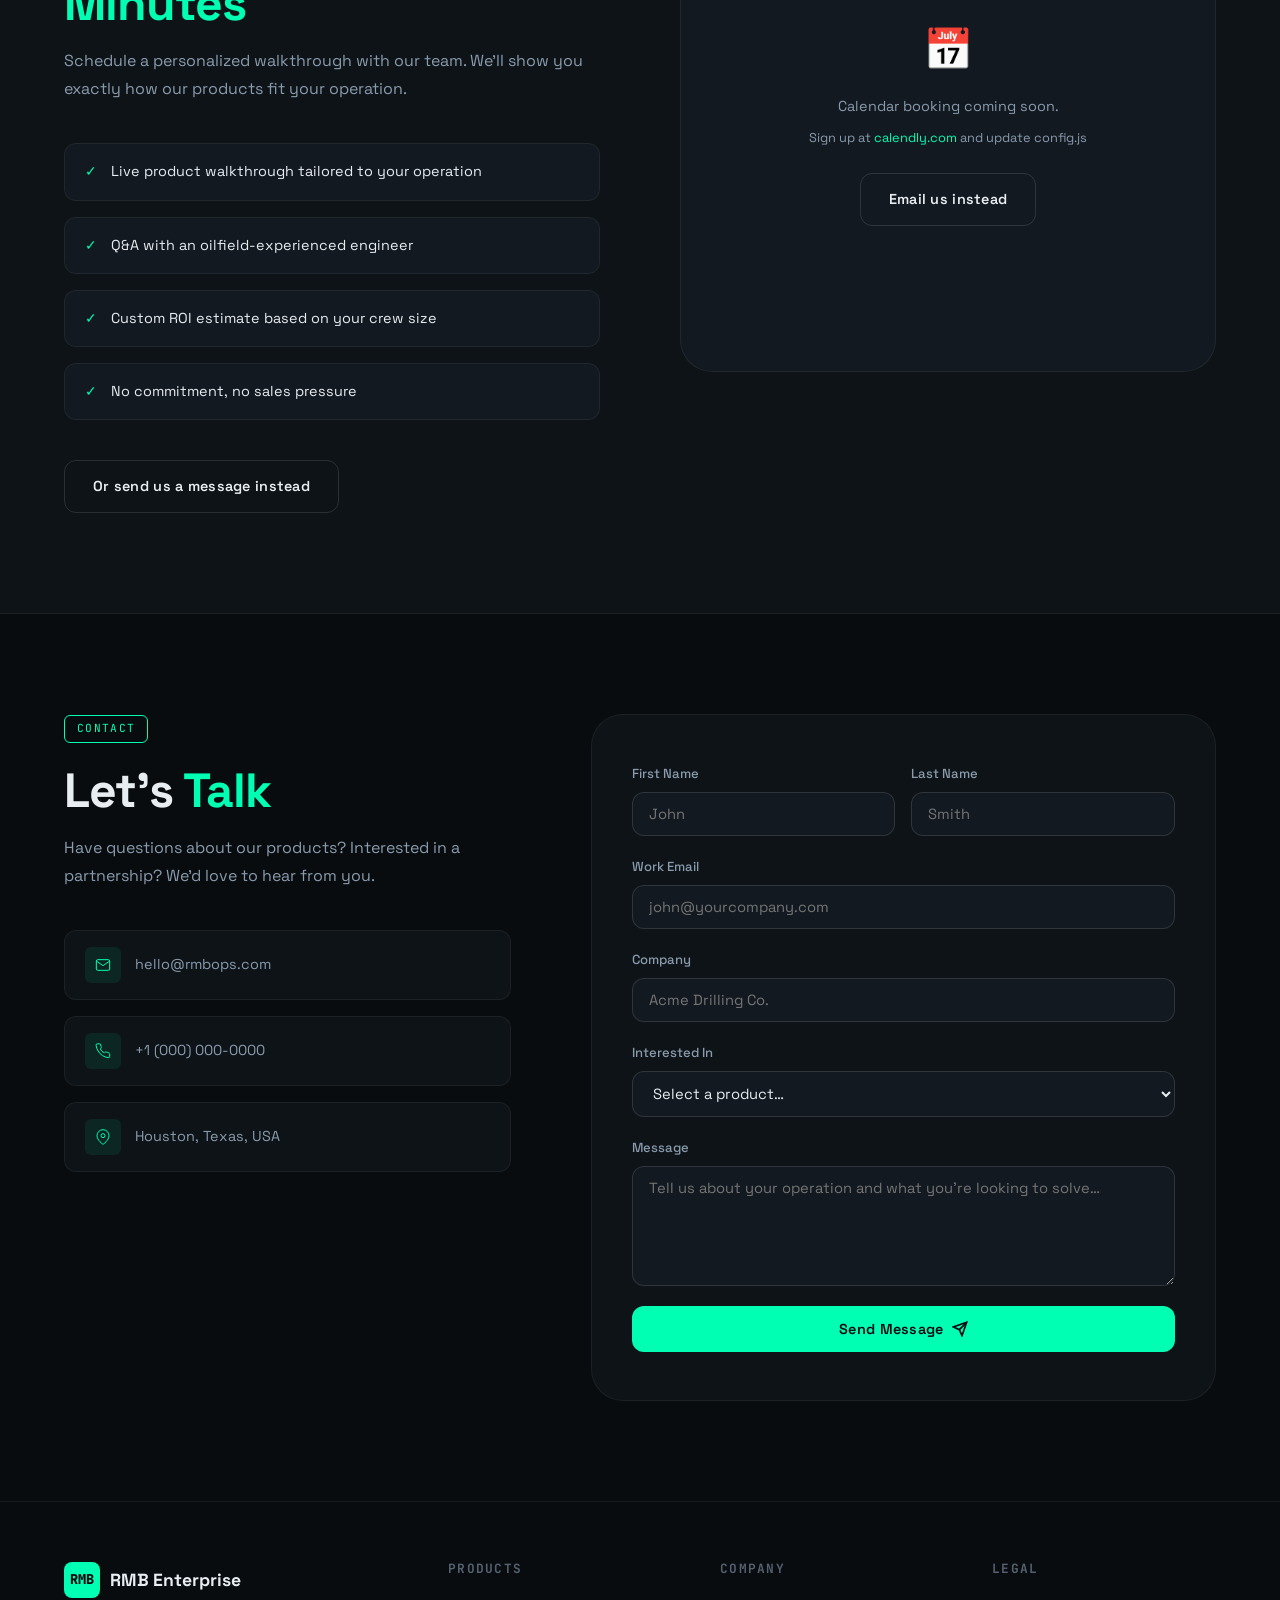
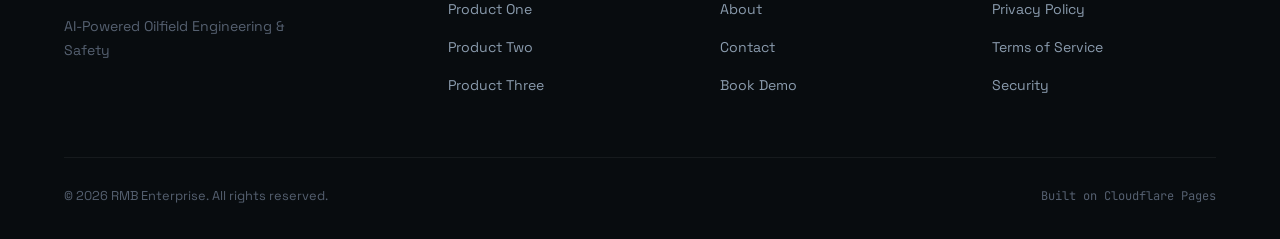
==== commit 039ef43c: "fix missing hero-tagline element" ====
--- a/index.html
+++ b/index.html
@@ -9,7 +9,6 @@
   <link rel="stylesheet" href="css/style.css"/>
   <link rel="preconnect" href="https://fonts.googleapis.com"/>
   <link rel="preconnect" href="https://fonts.gstatic.com" crossorigin/>
-  <script src="js/config.js"></script>
 </head>
 <body>
 
@@ -59,6 +58,7 @@
     </div>
     <h1 class="hero-title">
       <span class="hero-company">RMB Enterprise</span><br>
+      <span class="hero-tagline"></span>
       <span class="accent">Engineering Meets</span><br>
       <span>Intelligence.</span>
     </h1>
@@ -243,6 +243,7 @@
   </div>
 </footer>
 
+<script src="js/config.js"></script>
 <script src="js/main.js"></script>
 </body>
 </html>
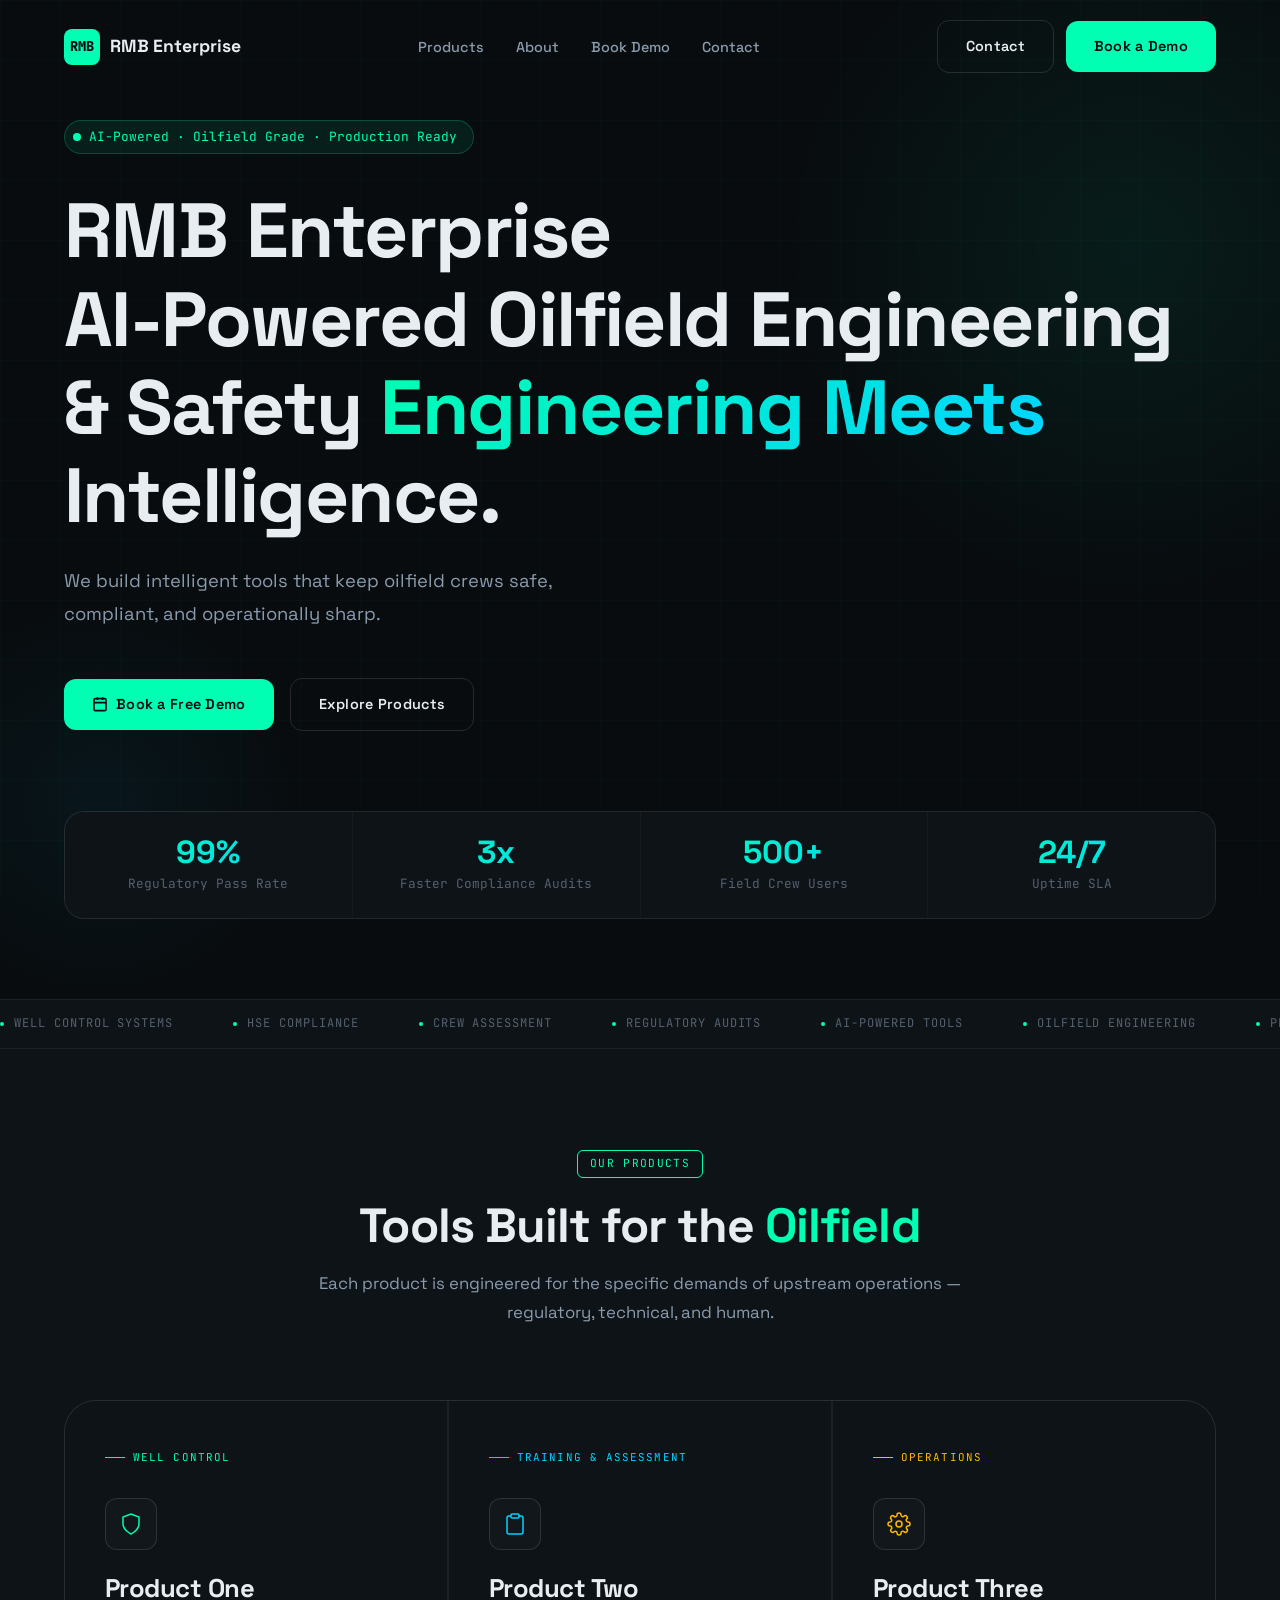
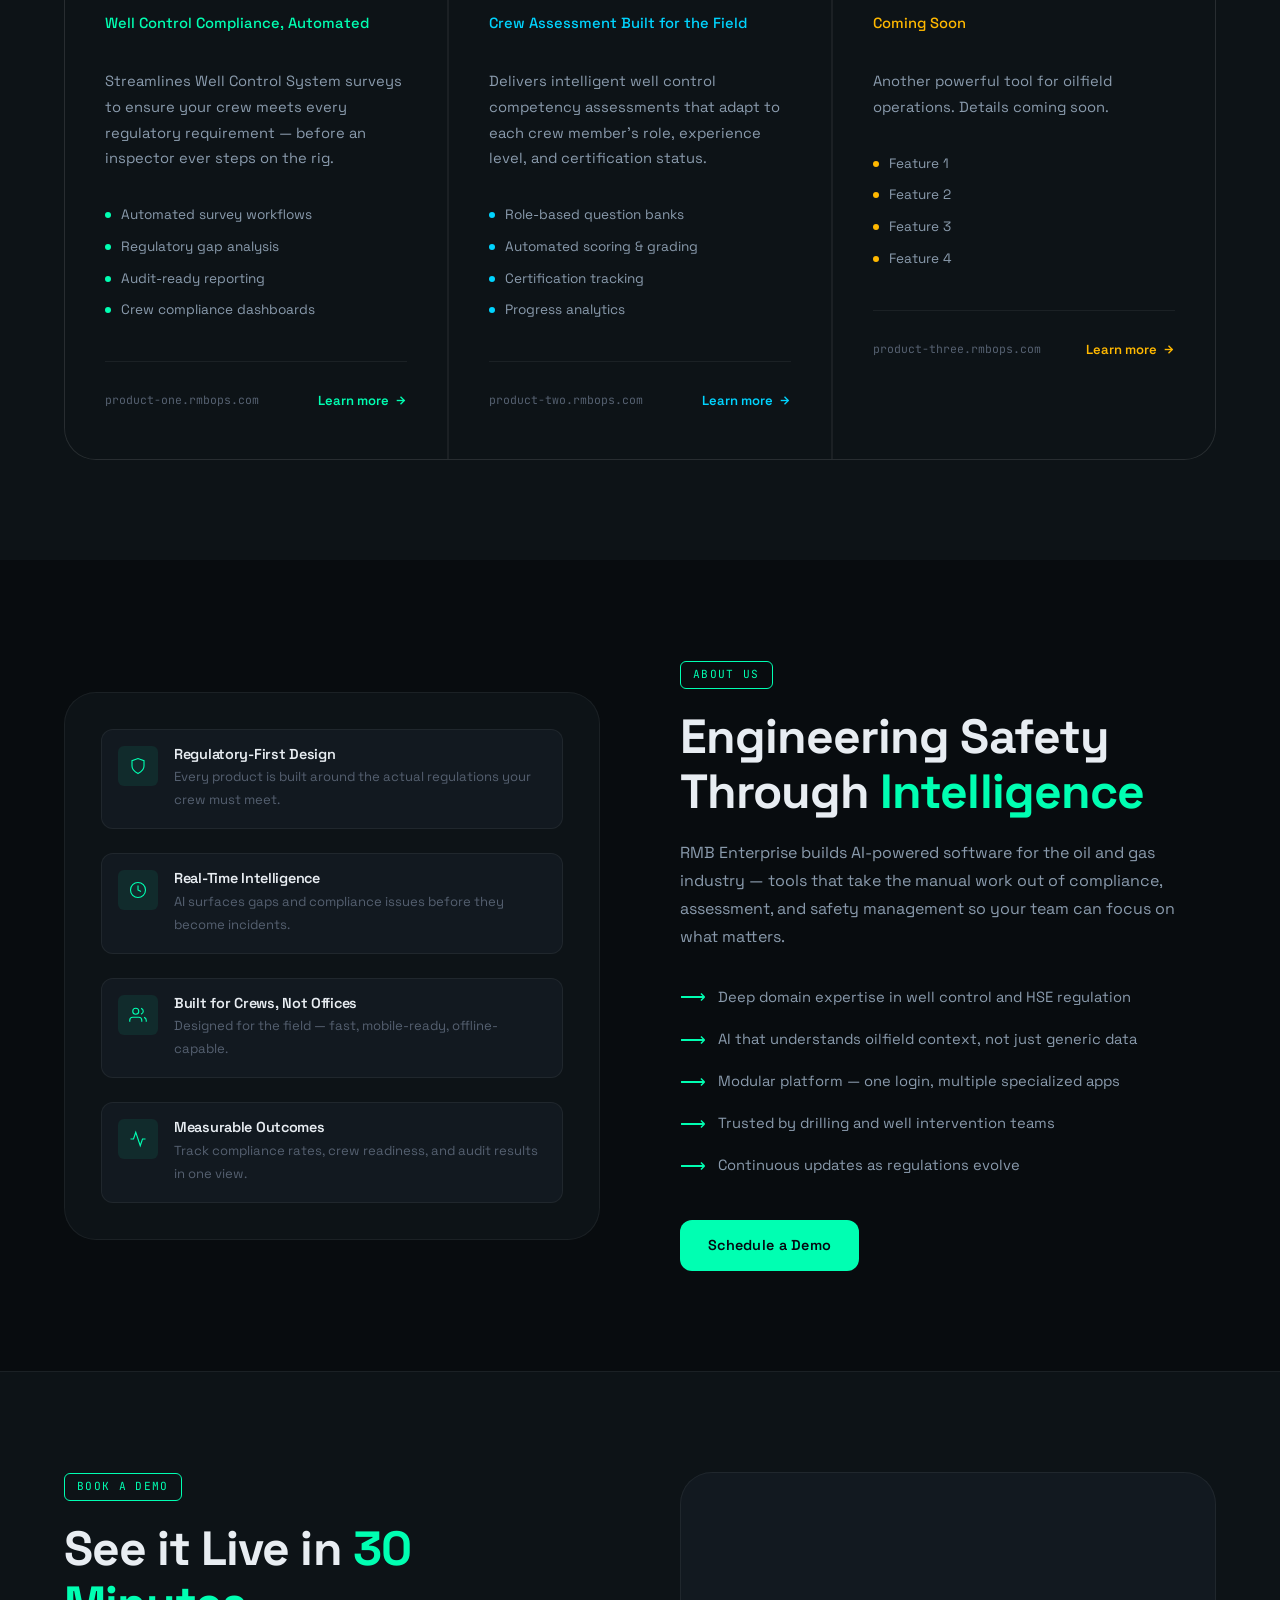
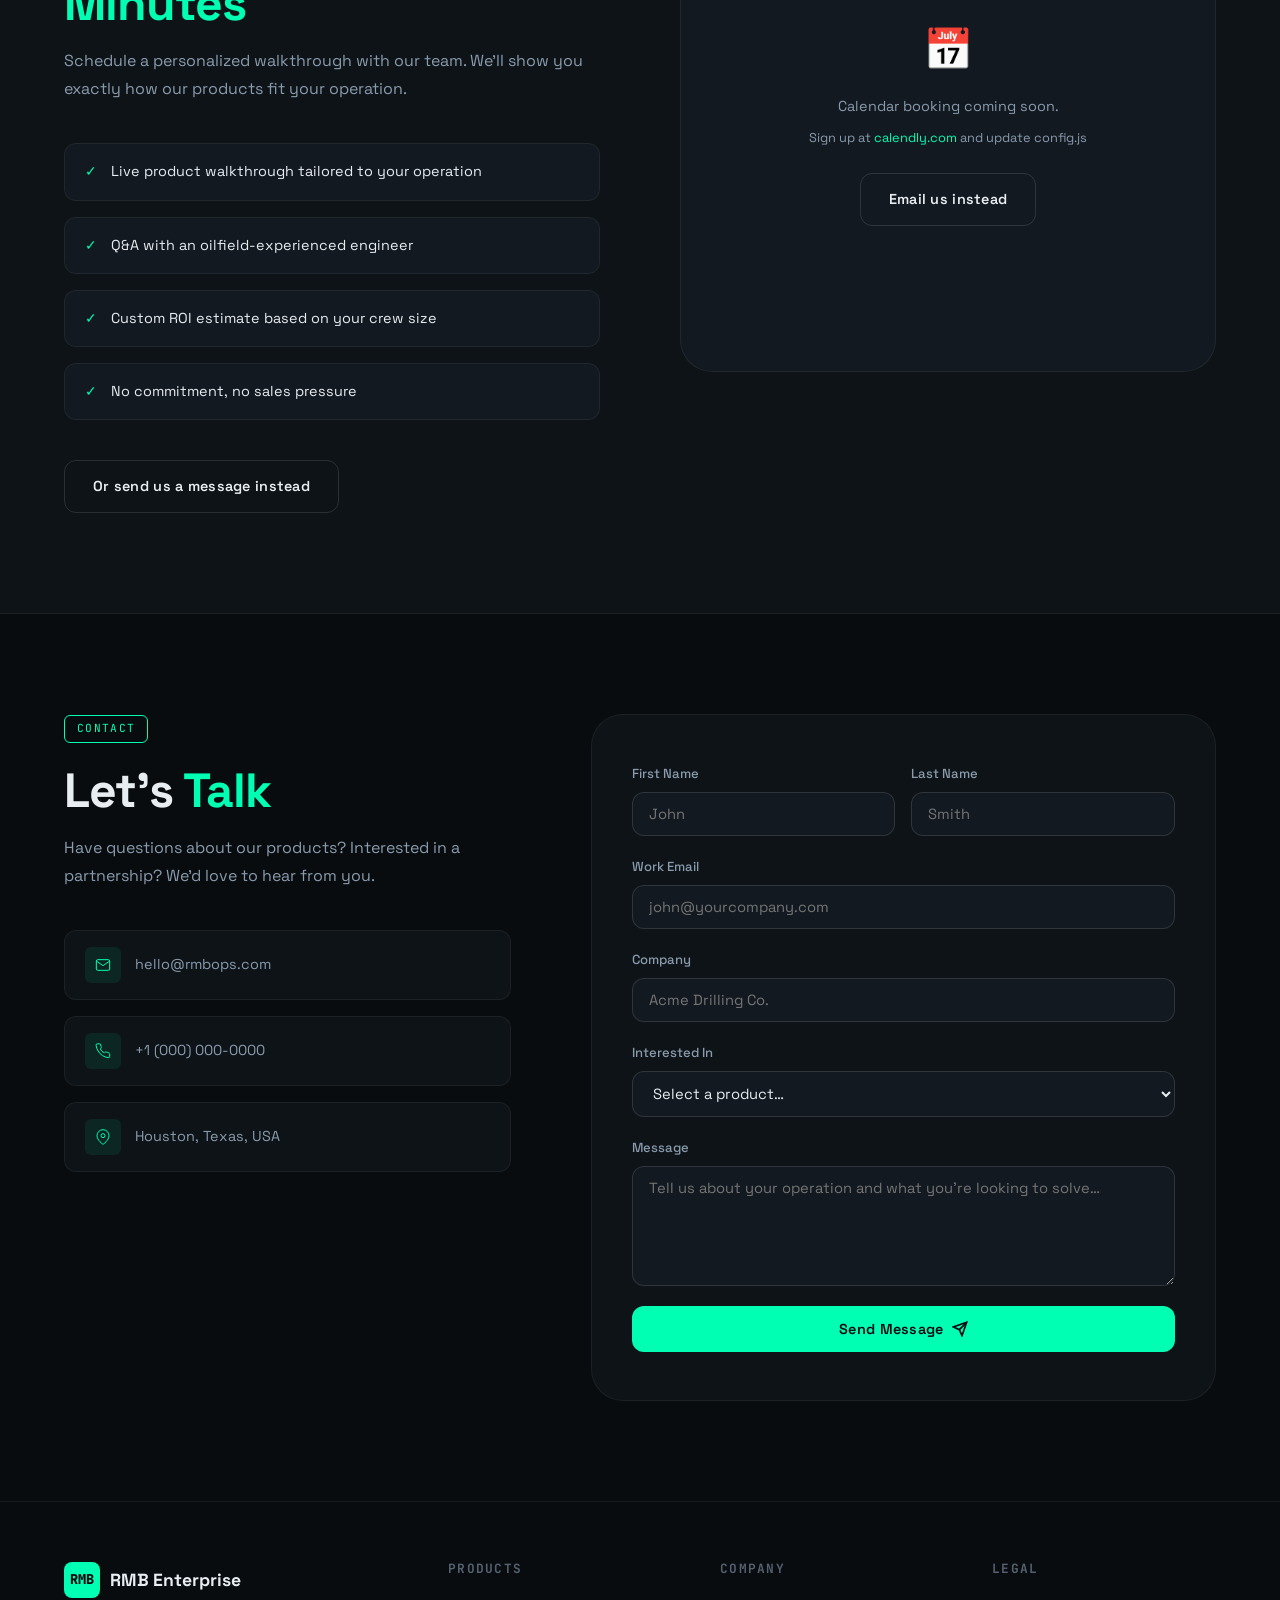
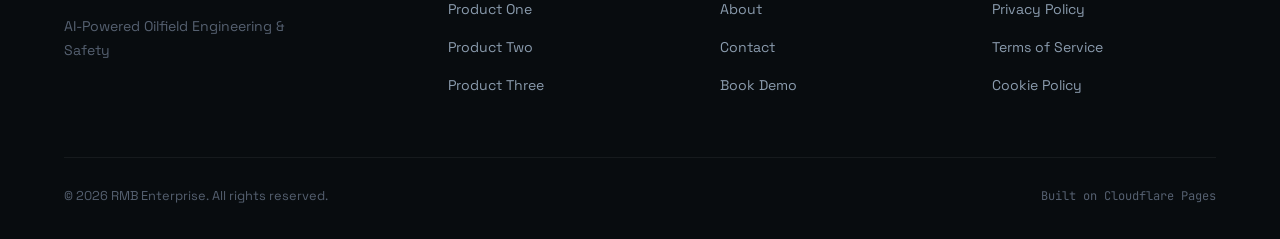
==== commit c187c4eb: "feat: add legal pages (privacy policy, terms of service, cookie policy)" ====
--- a/index.html
+++ b/index.html
@@ -228,13 +228,13 @@
         </ul>
       </div>
       <div class="footer-col">
-        <h4>Legal</h4>
-        <ul class="footer-links">
-          <li><a href="#">Privacy Policy</a></li>
-          <li><a href="#">Terms of Service</a></li>
-          <li><a href="#">Security</a></li>
-        </ul>
-      </div>
+  <h4>Legal</h4>
+  <ul class="footer-links">
+    <li><a href="legal.html#privacy">Privacy Policy</a></li>
+    <li><a href="legal.html#terms">Terms of Service</a></li>
+    <li><a href="legal.html#cookie">Cookie Policy</a></li>
+  </ul>
+</div>
     </div>
     <div class="footer-bottom">
       <span>&copy; <span class="footer-year">2025</span> <span class="footer-copy-name">RMB Enterprise</span>. All rights reserved.</span>
